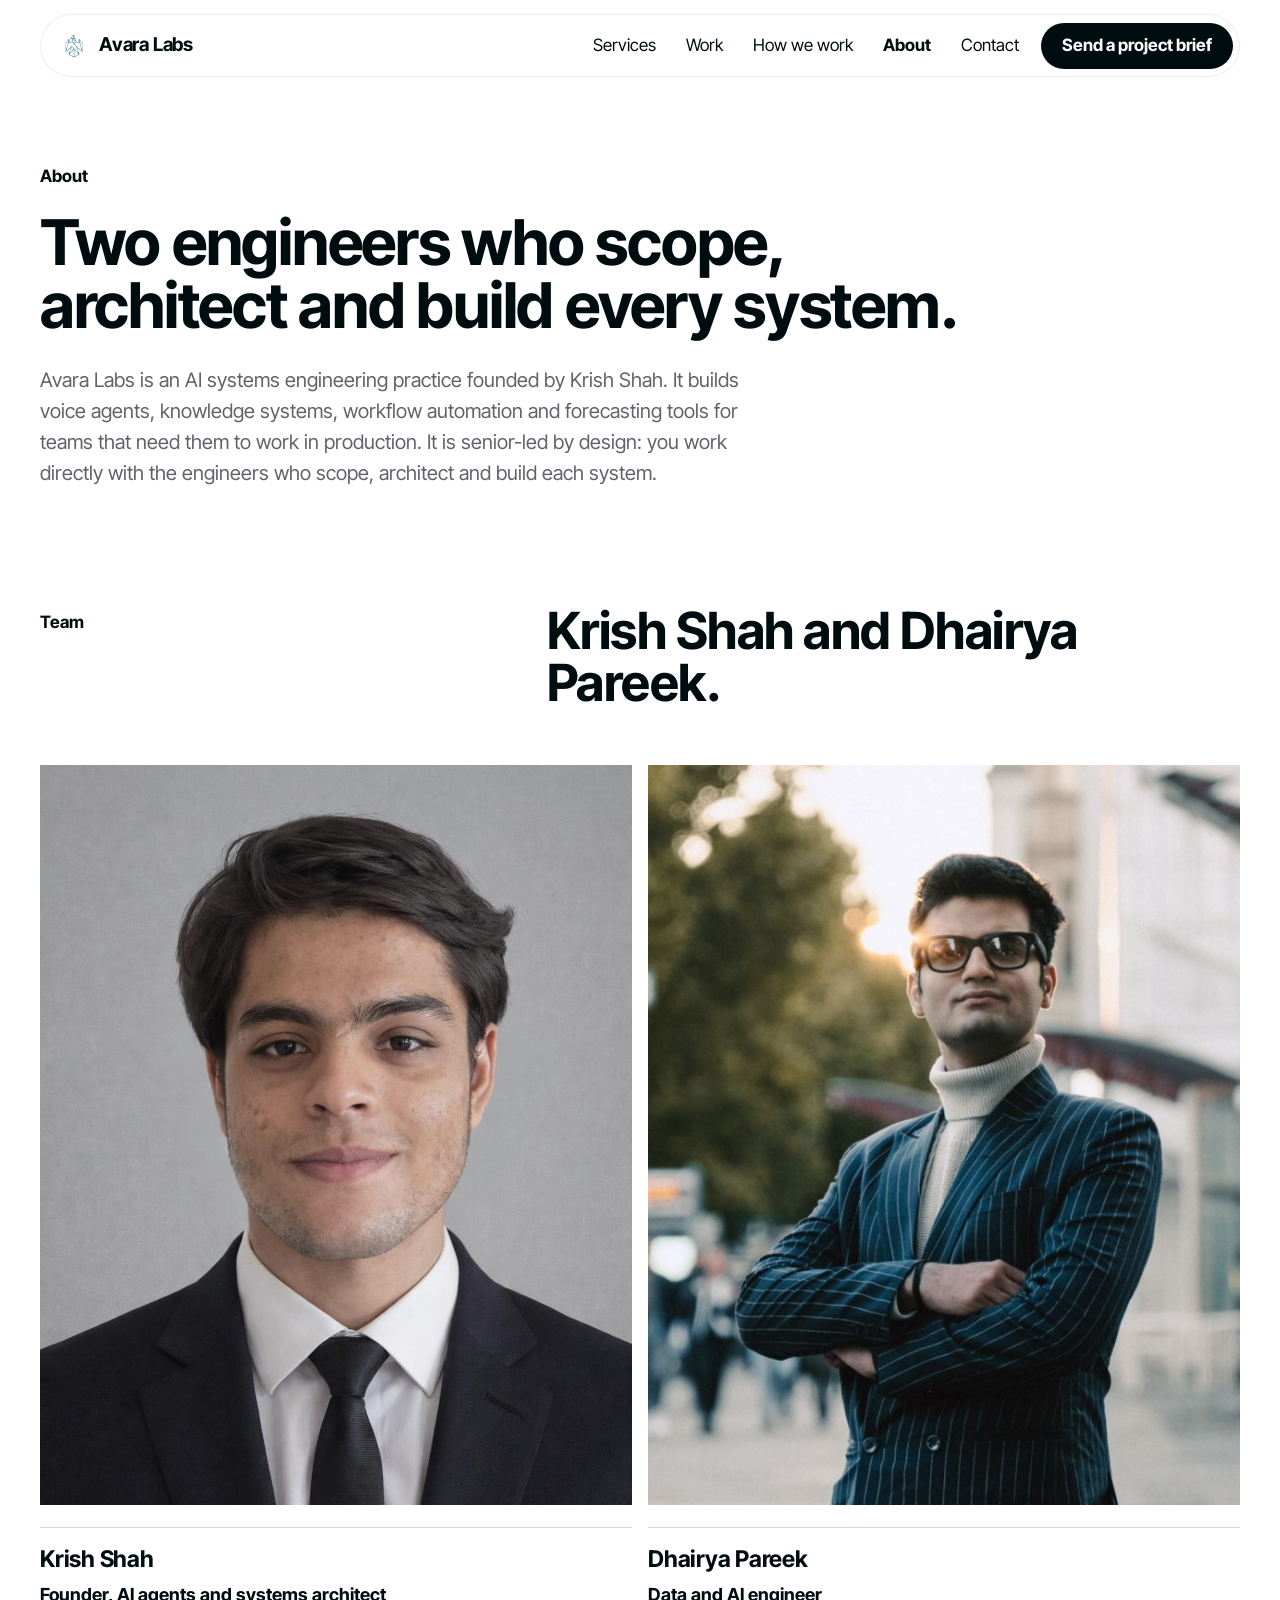
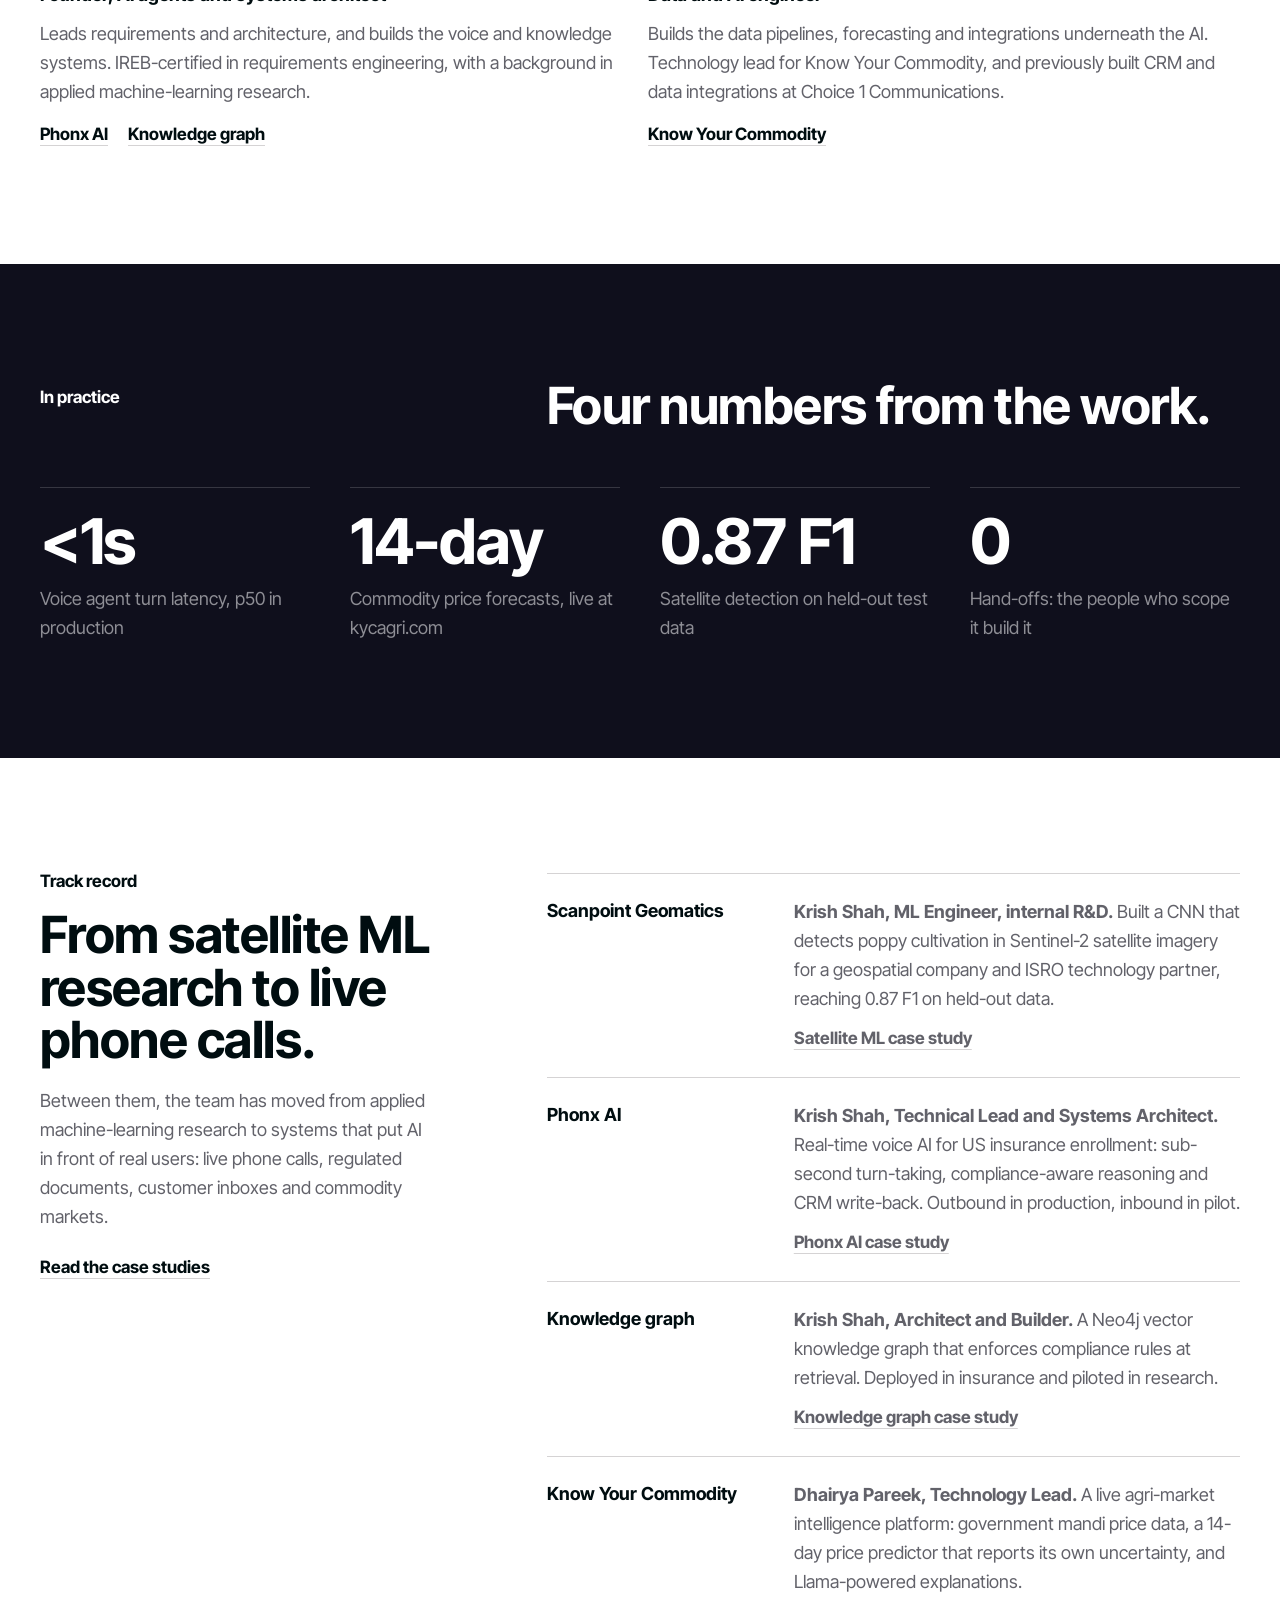
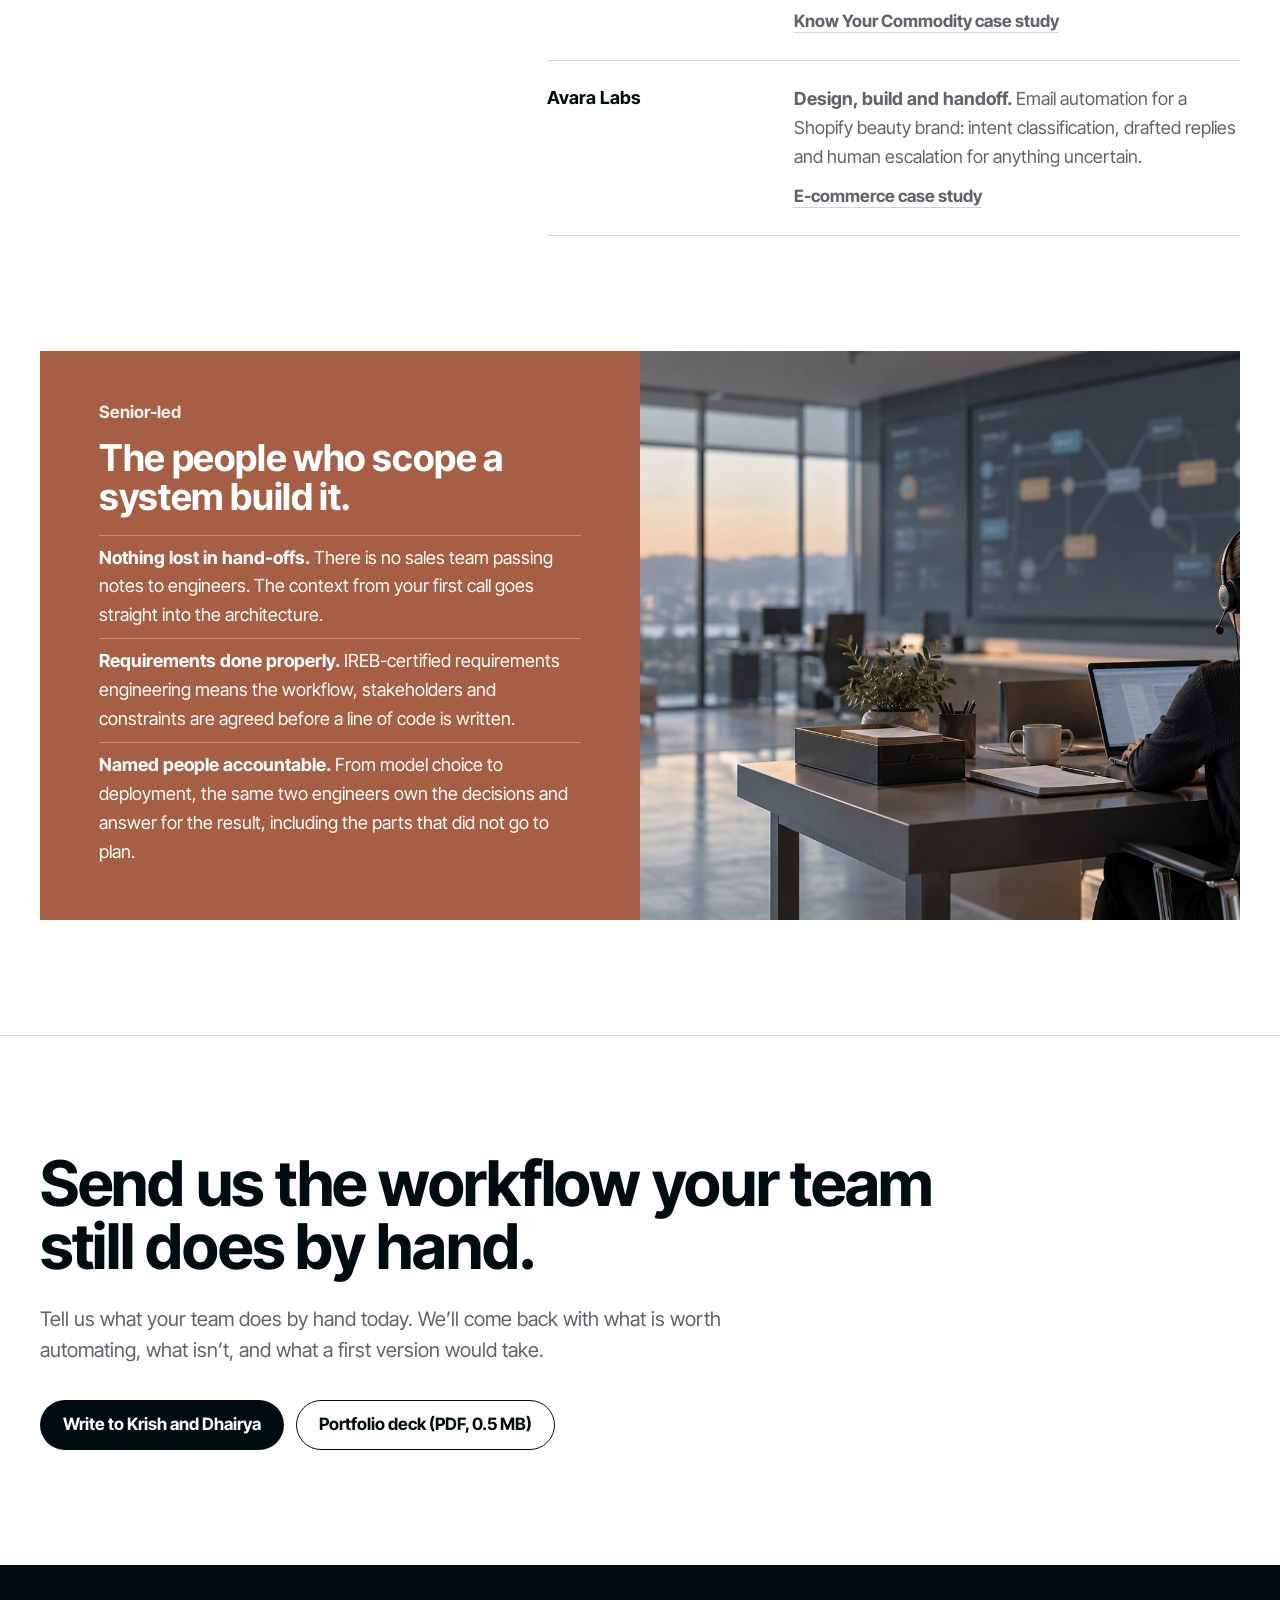
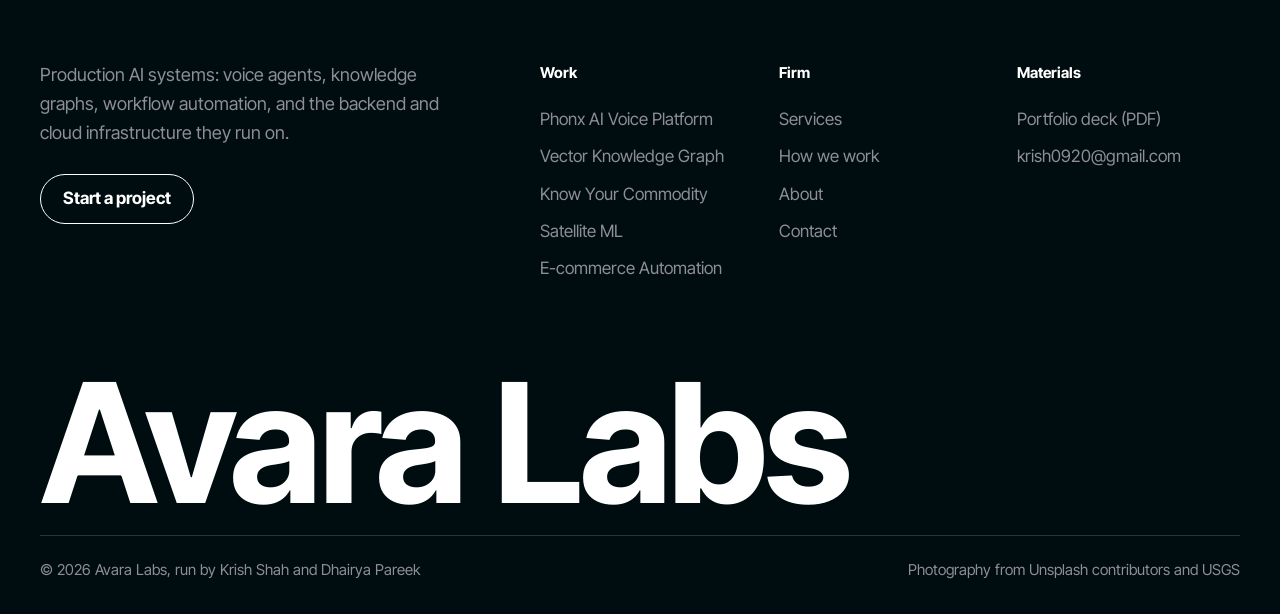
==== about.html @ a8c8c996 "Publish Avara Labs site (Hyer edition) Co-Authored-By: Claude Opus 5.5 <noreply@anthropic.com>" ====
<!DOCTYPE html>
<html lang="en">
<head>
  <meta charset="UTF-8">
  <meta name="viewport" content="width=device-width, initial-scale=1">
  <meta name="theme-color" content="#ffffff">
  <title>About — Avara Labs</title>
  <meta name="description" content="Avara Labs is Krish Shah and Dhairya Pareek: two engineers who scope, architect and build every system themselves.">
  <meta property="og:type" content="website">
  <meta property="og:site_name" content="Avara Labs">
  <meta property="og:title" content="About — Avara Labs">
  <meta property="og:description" content="Avara Labs is Krish Shah and Dhairya Pareek: two engineers who scope, architect and build every system themselves.">
  <meta property="og:image" content="assets/og-image.png">
  <link rel="icon" type="image/png" href="assets/logos/avara-logo.png">
  <link rel="preconnect" href="https://fonts.googleapis.com">
  <link rel="preconnect" href="https://fonts.gstatic.com" crossorigin>
  <link href="https://fonts.googleapis.com/css2?family=Inter+Tight:wght@400;700&amp;display=swap" rel="stylesheet">
  <script>document.documentElement.classList.add('js');</script>
  <link rel="stylesheet" href="style.css">
</head>
<body>
<a class="skip" href="#main">Skip to content</a>
<header class="site-head">
  <div class="wrap">
    <nav class="nav" aria-label="Main">
      <a href="index.html" class="brand"><img src="assets/logos/avara-logo.png" alt="" width="30" height="30">Avara Labs</a>
      <ul class="nav-links">
        <li><a href="services.html">Services</a></li>
        <li><a href="projects.html">Work</a></li>
        <li><a href="approach.html">How we work</a></li>
        <li><a href="about.html" aria-current="page">About</a></li>
        <li><a href="contact.html">Contact</a></li>
      </ul>
      <a href="contact.html" class="btn btn-ink">Send a project brief</a>
      <button class="menu-btn" type="button" aria-label="Open menu" aria-expanded="false"><span></span><span></span></button>
    </nav>
  </div>
</header>
<main id="main">
  <section class="page-hero">
    <div class="wrap">
      <span class="caption">About</span>
      <h1>Two engineers who scope, architect and build every system.</h1>
      <p class="lead">Avara Labs is an AI systems engineering practice founded by Krish Shah. It builds voice agents, knowledge systems, workflow automation and forecasting tools for teams that need them to work in production. It is senior-led by design: you work directly with the engineers who scope, architect and build each system.</p>
    </div>
  </section>

  <section class="section" id="team">
    <div class="wrap">
      <div class="sec-head">
        <span class="caption">Team</span>
        <h2 class="h-lg">Krish Shah and Dhairya Pareek.</h2>
      </div>
      <div class="team">
        <article class="person">
          <img src="assets/krish-portrait.jpeg" alt="Portrait of Krish Shah" loading="lazy">
          <div class="card-text">
            <h3>Krish Shah</h3>
            <p class="role">Founder, AI agents and systems architect</p>
            <p>Leads requirements and architecture, and builds the voice and knowledge systems. IREB-certified in requirements engineering, with a background in applied machine-learning research.</p>
            <div class="actions-inline"><a class="link" href="project_phonx.html">Phonx AI</a><a class="link" href="project_vkg.html">Knowledge graph</a></div>
          </div>
        </article>
        <article class="person">
          <img src="assets/dhairya-portrait.jpg" alt="Portrait of Dhairya Pareek" loading="lazy">
          <div class="card-text">
            <h3>Dhairya Pareek</h3>
            <p class="role">Data and AI engineer</p>
            <p>Builds the data pipelines, forecasting and integrations underneath the AI. Technology lead for Know Your Commodity, and previously built CRM and data integrations at Choice 1 Communications.</p>
            <div class="actions-inline"><a class="link" href="project_kyc.html">Know Your Commodity</a></div>
          </div>
        </article>
      </div>
    </div>
  </section>

  <section class="band-dark" id="in-practice">
    <div class="wrap">
      <div class="sec-head">
        <span class="caption">In practice</span>
        <h2 class="h-lg">Four numbers from the work.</h2>
      </div>
      <dl class="numbers cols-4">
        <div class="number"><dt>&lt;1s</dt><dd>Voice agent turn latency, p50 in production</dd></div>
        <div class="number"><dt>14-day</dt><dd>Commodity price forecasts, live at kycagri.com</dd></div>
        <div class="number"><dt>0.87 F1</dt><dd>Satellite detection on held-out test data</dd></div>
        <div class="number"><dt>0</dt><dd>Hand-offs: the people who scope it build it</dd></div>
      </dl>
    </div>
  </section>

  <section class="section" id="track-record" style="padding-top:var(--section)">
    <div class="wrap split">
      <div class="split-label sticky">
        <span class="caption">Track record</span>
        <h2 class="h-lg">From satellite ML research to live phone calls.</h2>
        <p>Between them, the team has moved from applied machine-learning research to systems that put AI in front of real users: live phone calls, regulated documents, customer inboxes and commodity markets.</p>
        <a class="link" href="projects.html">Read the case studies</a>
      </div>
      <dl class="split-body rows">
        <div><dt>Scanpoint Geomatics</dt><dd><p><strong>Krish Shah, ML Engineer, internal R&amp;D.</strong> Built a CNN that detects poppy cultivation in Sentinel-2 satellite imagery for a geospatial company and ISRO technology partner, reaching 0.87 F1 on held-out data.</p><p><a class="link" href="project_satellite.html">Satellite ML case study</a></p></dd></div>
        <div><dt>Phonx AI</dt><dd><p><strong>Krish Shah, Technical Lead and Systems Architect.</strong> Real-time voice AI for US insurance enrollment: sub-second turn-taking, compliance-aware reasoning and CRM write-back. Outbound in production, inbound in pilot.</p><p><a class="link" href="project_phonx.html">Phonx AI case study</a></p></dd></div>
        <div><dt>Knowledge graph</dt><dd><p><strong>Krish Shah, Architect and Builder.</strong> A Neo4j vector knowledge graph that enforces compliance rules at retrieval. Deployed in insurance and piloted in research.</p><p><a class="link" href="project_vkg.html">Knowledge graph case study</a></p></dd></div>
        <div><dt>Know Your Commodity</dt><dd><p><strong>Dhairya Pareek, Technology Lead.</strong> A live agri-market intelligence platform: government mandi price data, a 14-day price predictor that reports its own uncertainty, and Llama-powered explanations.</p><p><a class="link" href="project_kyc.html">Know Your Commodity case study</a></p></dd></div>
        <div><dt>Avara Labs</dt><dd><p><strong>Design, build and handoff.</strong> Email automation for a Shopify beauty brand: intent classification, drafted replies and human escalation for anything uncertain.</p><p><a class="link" href="project_avara.html">E-commerce case study</a></p></dd></div>
      </dl>
    </div>
  </section>

  <section class="section" id="senior-led">
    <div class="wrap">
      <article class="clay">
        <div class="clay-body">
          <span class="caption">Senior-led</span>
          <h2>The people who scope a system build it.</h2>
          <ul>
            <li><strong>Nothing lost in hand-offs.</strong> There is no sales team passing notes to engineers. The context from your first call goes straight into the architecture.</li>
            <li><strong>Requirements done properly.</strong> IREB-certified requirements engineering means the workflow, stakeholders and constraints are agreed before a line of code is written.</li>
            <li><strong>Named people accountable.</strong> From model choice to deployment, the same two engineers own the decisions and answer for the result, including the parts that did not go to plan.</li>
          </ul>
        </div>
        <div class="clay-photo"><img src="img/hero-ai-ops.jpg" alt="An engineer on a call at a desk, with a system diagram on the wall screen" loading="lazy"></div>
      </article>
    </div>
  </section>

  <section class="cta">
    <div class="wrap">
      <h2 class="h-display">Send us the workflow your team still does by hand.</h2>
      <p class="lead">Tell us what your team does by hand today. We&rsquo;ll come back with what is worth automating, what isn&rsquo;t, and what a first version would take.</p>
      <div class="actions">
        <a href="contact.html" class="btn btn-ink">Write to Krish and Dhairya</a>
        <a href="assets/docs/krish_shah_combined_portfolio_with_logos.pdf" class="btn btn-ghost" target="_blank" rel="noopener">Portfolio deck (PDF, 0.5 MB)</a>
      </div>
    </div>
  </section>
</main>

<footer class="site-foot">
  <div class="wrap">
    <div class="foot-grid">
      <div>
        <p>Production AI systems: voice agents, knowledge graphs, workflow automation, and the backend and cloud infrastructure they run on.</p>
        <a href="contact.html" class="btn btn-ghost-light">Start a project</a>
      </div>
      <div class="foot-col">
        <h2>Work</h2>
        <a href="project_phonx.html">Phonx AI Voice Platform</a>
        <a href="project_vkg.html">Vector Knowledge Graph</a>
        <a href="project_kyc.html">Know Your Commodity</a>
        <a href="project_satellite.html">Satellite ML</a>
        <a href="project_avara.html">E-commerce Automation</a>
      </div>
      <div class="foot-col">
        <h2>Firm</h2>
        <a href="services.html">Services</a>
        <a href="approach.html">How we work</a>
        <a href="about.html">About</a>
        <a href="contact.html">Contact</a>
      </div>
      <div class="foot-col">
        <h2>Materials</h2>
        <a href="assets/docs/krish_shah_combined_portfolio_with_logos.pdf" target="_blank" rel="noopener">Portfolio deck (PDF)</a>
        <a href="mailto:krish0920@gmail.com">krish0920@gmail.com</a>
      </div>
    </div>
    <p class="foot-mark" aria-hidden="true">Avara Labs</p>
    <div class="foot-base">
      <p>&copy; 2026 Avara Labs, run by Krish Shah and Dhairya Pareek</p>
      <p>Photography from Unsplash contributors and USGS</p>
    </div>
  </div>
</footer>
<script src="script.js"></script>
</body>
</html>
---- style.css ----
/* Avara Labs — "Hyer" edition
   White canvas, deep-ink type at architectural scale, midnight bands,
   one clay card per page. Pills for actions, hard edges for everything else. */

:root {
  /* Colour */
  --ink: #000d10;
  --white: #ffffff;
  --ash: #8e8e95;          /* muted text on dark surfaces only */
  --ash-deep: #62626a;     /* muted text on white (6.0:1) */
  --pebble: #d5d3d4;
  --hull: #0f0f1c;
  --deck: #151623;
  --clay: #a65f44;
  --line-dark: rgba(255, 255, 255, 0.16);

  /* Type */
  --font: 'Inter Tight', 'Helvetica Neue', Helvetica, Arial, sans-serif;
  --t-hero: clamp(58px, 13vw, 187px);
  --t-xl: clamp(48px, 8vw, 112px);
  --t-display: clamp(40px, 5vw, 63px);
  --t-h-lg: clamp(32px, 4vw, 52px);
  --t-h: clamp(28px, 3vw, 37px);
  --t-sub: 23px;
  --t-nav: 17px;
  --t-body: 18px;
  --t-cap: 17px;

  /* Layout */
  --page: 1200px;
  --gutter: clamp(16px, 4vw, 40px);
  --section: clamp(80px, 9vw, 119px);
  --gap: 16px;
  --pill: 1000px;
}

*, *::before, *::after { box-sizing: border-box; }
html { -webkit-text-size-adjust: 100%; scroll-padding-top: 110px; }
body {
  margin: 0;
  background: var(--white);
  color: var(--ink);
  font-family: var(--font);
  font-size: var(--t-body);
  line-height: 1.61;
  -webkit-font-smoothing: antialiased;
  text-rendering: optimizeLegibility;
}
img, svg { display: block; max-width: 100%; }
a { color: inherit; }
h1, h2, h3, h4, p, ol, ul, dl, dd, figure { margin: 0; }
ol, ul { padding: 0; list-style: none; }
:focus-visible { outline: 2px solid var(--clay); outline-offset: 3px; }

.wrap { width: 100%; max-width: calc(var(--page) + var(--gutter) * 2); margin: 0 auto; padding: 0 var(--gutter); }
.section { padding: var(--section) 0; }
.section + .section:not(.band-dark):not(.band-ink) { padding-top: 0; }
.skip { position: absolute; left: -999px; top: 8px; z-index: 100; background: var(--ink); color: var(--white); padding: 10px 18px; border-radius: var(--pill); }
.skip:focus { left: 16px; }

/* ── Type roles ───────────────────────────── */
.caption { font-size: var(--t-cap); font-weight: 700; line-height: 1; letter-spacing: 0; }
.muted { color: var(--ash-deep); }
.h-display { font-size: var(--t-display); font-weight: 700; line-height: 1; letter-spacing: -0.02em; }
.h-lg { font-size: var(--t-h-lg); font-weight: 700; line-height: 1.02; letter-spacing: -0.01em; }
.h-md { font-size: var(--t-h); font-weight: 700; line-height: 1.05; letter-spacing: -0.01em; }
.h-sub { font-size: var(--t-sub); font-weight: 700; line-height: 1.2; letter-spacing: -0.01em; }
.lead { font-size: 20px; line-height: 1.55; color: var(--ash-deep); max-width: 36em; }
.prose p + p { margin-top: 1em; }
.prose p { color: var(--ash-deep); max-width: 40em; }
.prose strong { color: var(--ink); }

/* ── Buttons ──────────────────────────────── */
.actions { display: flex; flex-wrap: wrap; gap: 12px; }
.btn {
  display: inline-flex; align-items: center; justify-content: center;
  padding: 15px 22px 16px; border-radius: var(--pill);
  font: 700 var(--t-cap)/1 var(--font); text-decoration: none; white-space: nowrap;
  border: 1px solid transparent; cursor: pointer;
  transition: background-color .18s ease, color .18s ease, border-color .18s ease;
}
.btn-ink { background: var(--ink); color: var(--white); }
.btn-ink:hover { background: #1f2b2f; }
.btn-ghost { background: transparent; color: var(--ink); border-color: var(--ink); }
.btn-ghost:hover { background: var(--ink); color: var(--white); }
.btn-light { background: var(--white); color: var(--ink); }
.btn-light:hover { background: var(--pebble); }
.btn-ghost-light { background: transparent; color: var(--white); border-color: var(--white); }
.btn-ghost-light:hover { background: var(--white); color: var(--ink); }

.link {
  font-weight: 700; font-size: var(--t-cap); text-decoration: underline;
  text-decoration-thickness: 1px; text-underline-offset: 5px; text-decoration-color: var(--pebble);
  transition: text-decoration-color .18s ease;
}
.link:hover { text-decoration-color: currentColor; }

/* ── Nav ──────────────────────────────────── */
.site-head { position: fixed; top: 14px; left: 0; right: 0; z-index: 50; pointer-events: none; }
.nav {
  pointer-events: auto;
  display: flex; align-items: center; gap: 8px;
  background: var(--white); border-radius: var(--pill);
  padding: 6px 6px 6px 18px;
  border: 1px solid rgba(0, 13, 16, 0.08);
}
.brand { display: flex; align-items: center; gap: 10px; text-decoration: none; font-weight: 700; font-size: 19px; letter-spacing: -0.01em; margin-right: auto; }
.brand img { width: 30px; height: 30px; }
.nav-links { display: flex; gap: 2px; }
.nav-links a {
  display: block; padding: 11px 14px; border-radius: var(--pill);
  font-size: var(--t-nav); text-decoration: none; color: var(--ink);
  transition: background-color .18s ease;
}
.nav-links a:hover { background: #f1f1f1; }
.nav-links a[aria-current="page"] { font-weight: 700; }
.nav .btn { padding: 13px 20px 14px; }
.menu-btn {
  display: none; width: 46px; height: 46px; border-radius: 100%;
  background: var(--ink); border: 0; cursor: pointer; position: relative;
}
.menu-btn span { position: absolute; left: 14px; right: 14px; height: 2px; background: var(--white); transition: transform .2s ease, opacity .2s ease; }
.menu-btn span:nth-child(1) { top: 17px; }
.menu-btn span:nth-child(2) { top: 27px; }
.menu-btn[aria-expanded="true"] span:nth-child(1) { transform: translateY(5px) rotate(45deg); }
.menu-btn[aria-expanded="true"] span:nth-child(2) { transform: translateY(-5px) rotate(-45deg); }

@media (max-width: 1080px) {
  .nav-links, .nav .btn { display: none; }
  .menu-btn { display: block; }
  .nav { flex-wrap: wrap; padding: 6px 6px 6px 16px; border-radius: 28px; }
  .nav.open .nav-links {
    display: flex; flex-direction: column; gap: 0; width: 100%; order: 3;
    padding: 12px 4px 4px; border-top: 1px solid var(--pebble); margin-top: 6px;
  }
  .nav.open .nav-links a { font-size: 20px; padding: 13px 10px; }
  .nav.open .btn { display: flex; order: 4; width: 100%; margin: 6px 0 4px; }
}

/* ── Home hero ────────────────────────────── */
.hero { background: var(--white); padding-top: 128px; overflow: hidden; }
.wordmark {
  font-size: var(--t-hero); font-weight: 700; line-height: 0.8; letter-spacing: -0.02em;
  white-space: nowrap; overflow: hidden; padding-bottom: 0.06em;
}
.wordmark span { display: inline-block; }
.hero-foot { display: grid; grid-template-columns: repeat(12, minmax(0, 1fr)); gap: 24px var(--gap); align-items: end; margin-top: 56px; }
.hero h1 { grid-column: 1 / span 5; font-size: var(--t-display); font-weight: 700; line-height: 1; letter-spacing: -0.02em; }
.hero-copy { grid-column: 7 / span 6; }
.hero-intro { color: var(--ash-deep); margin-bottom: 26px; max-width: 34em; }
.hero-photo { display: block; width: 100%; height: clamp(300px, 52vw, 760px); object-fit: cover; object-position: 50% 45%; margin-top: 72px; }

@media (prefers-reduced-motion: no-preference) {
  .js .wordmark span { animation: rise .8s cubic-bezier(.2, .7, .1, 1) both; }
  .js .hero-foot > * { animation: fade .7s ease both; animation-delay: .35s; }
  .js .hero-foot > *:last-child { animation-delay: .47s; }
}
@keyframes rise { from { transform: translateY(105%); } to { transform: none; } }
@keyframes fade { from { opacity: 0; transform: translateY(12px); } to { opacity: 1; transform: none; } }

@media (max-width: 860px) {
  .hero { padding-top: 112px; }
  .hero h1, .hero-copy { grid-column: 1 / -1; }
  .hero-foot { margin-top: 36px; }
  .hero-photo { margin-top: 48px; height: 300px; object-position: 62% 50%; }
}

/* ── Numbers ──────────────────────────────── */
.numbers { display: grid; grid-template-columns: repeat(3, 1fr); gap: 40px; }
.number { border-top: 1px solid var(--ink); padding-top: 22px; }
.number dt { font-size: var(--t-display); font-weight: 700; line-height: 1; letter-spacing: -0.02em; }
.number dd { color: var(--ash-deep); margin-top: 12px; max-width: 16em; }
.numbers.cols-4 { grid-template-columns: repeat(4, 1fr); }
.band-dark .number { border-top-color: var(--line-dark); }
.band-dark .number dd { color: var(--ash); }
@media (max-width: 900px) { .numbers.cols-4 { grid-template-columns: repeat(2, 1fr); } }
@media (max-width: 700px) { .numbers, .numbers.cols-4 { grid-template-columns: 1fr; gap: 28px; } }

/* ── Section head: label left, heading right ─ */
.split { display: grid; grid-template-columns: repeat(12, minmax(0, 1fr)); gap: 0 var(--gap); }
.split-label { grid-column: 1 / span 4; }
.split-body { grid-column: 6 / span 7; }
.split-label .caption { display: block; margin-bottom: 18px; }
.split-label .h-lg, .split-label .h-md { max-width: 11em; }
.split-label p { color: var(--ash-deep); margin-top: 22px; max-width: 26em; }
.split-label .link { display: inline-block; margin-top: 22px; }
.sticky { position: sticky; top: 110px; align-self: start; }
.sec-head { display: grid; grid-template-columns: repeat(12, minmax(0, 1fr)); gap: 16px; align-items: end; margin-bottom: 56px; }
.sec-head .caption { grid-column: 1 / span 4; align-self: start; padding-top: 10px; }
.sec-head .h-lg, .sec-head .h-display { grid-column: 6 / span 7; }
.sec-head .link { grid-column: 6 / span 7; justify-self: start; }
@media (max-width: 900px) {
  .split-label, .split-body { grid-column: 1 / -1; }
  .split-body { margin-top: 40px; }
  .sticky { position: static; }
  .sec-head .caption, .sec-head .h-lg, .sec-head .h-display, .sec-head .link { grid-column: 1 / -1; }
  .sec-head { margin-bottom: 40px; }
}

/* ── Feature blocks: hairline, title, ash body ─ */
.features { display: grid; grid-template-columns: repeat(2, minmax(0, 1fr)); gap: 52px 56px; }
.features.cols-3 { grid-template-columns: repeat(3, minmax(0, 1fr)); }
.features.cols-1 { grid-template-columns: 1fr; gap: 40px; }
.feature { border-top: 1px solid var(--pebble); padding-top: 22px; }
.feature .n { display: block; font-size: var(--t-cap); font-weight: 700; color: var(--ash-deep); margin-bottom: 14px; }
.feature h3 { font-size: var(--t-sub); font-weight: 700; line-height: 1.2; letter-spacing: -0.01em; margin-bottom: 10px; }
.feature p { color: var(--ash-deep); }
.feature .meta { font-size: 15px; font-weight: 700; color: var(--ink); margin-top: 14px; }
.feature .link { display: inline-block; margin-top: 14px; }
a.feature { text-decoration: none; }
a.feature:hover h3 { text-decoration: underline; text-underline-offset: 5px; text-decoration-thickness: 1px; }
@media (max-width: 900px) { .features.cols-3 { grid-template-columns: repeat(2, minmax(0, 1fr)); } }
@media (max-width: 640px) { .features, .features.cols-3 { grid-template-columns: 1fr; gap: 36px; } }

/* ── Clay card: the single warm block per page ─ */
.clay { background: var(--clay); color: var(--white); display: grid; grid-template-columns: minmax(0, 1fr) minmax(0, 1fr); }
.clay-body { padding: 53px 59px; display: flex; flex-direction: column; gap: 18px; }
.clay-body .caption { opacity: .9; }
.clay-body h2, .clay-body h3 { font-size: var(--t-h); font-weight: 700; line-height: 1.05; letter-spacing: -0.01em; }
.clay-body p { color: var(--white); }
.clay-body .actions { margin-top: auto; padding-top: 12px; }
.clay-body ul { display: grid; gap: 8px; }
.clay-body li { border-top: 1px solid rgba(255,255,255,.3); padding-top: 8px; }
.clay-photo { position: relative; min-height: 420px; }
.clay-photo img { position: absolute; inset: 0; width: 100%; height: 100%; object-fit: cover; }
.clay.solo { grid-template-columns: 1fr; }
.clay.solo .clay-body { padding: 40px 44px; }
@media (max-width: 800px) {
  .clay { grid-template-columns: 1fr; }
  .clay-body { padding: 36px 26px; }
  .clay-photo { min-height: 320px; }
  .clay.solo .clay-body { padding: 32px 24px; }
}

/* ── Photo cards ──────────────────────────── */
.cards { display: grid; grid-template-columns: repeat(2, minmax(0, 1fr)); gap: 56px var(--gap); margin-top: var(--gap); }
.card { text-decoration: none; display: flex; flex-direction: column; }
.card-photo { aspect-ratio: 4 / 3; overflow: hidden; background: #eee; }
.card-photo img { width: 100%; height: 100%; object-fit: cover; transition: transform .6s cubic-bezier(.2,.7,.1,1); }
.card:hover .card-photo img { transform: scale(1.03); }
.card-text { border-top: 1px solid var(--pebble); margin-top: 22px; padding-top: 18px; }
.card-text .caption { color: var(--ash-deep); display: block; margin-bottom: 12px; font-size: 15px; }
.card-text h3 { font-size: var(--t-sub); font-weight: 700; line-height: 1.2; letter-spacing: -0.01em; margin-bottom: 8px; }
.card-text p { color: var(--ash-deep); }
.card:hover h3 { text-decoration: underline; text-underline-offset: 5px; text-decoration-thickness: 1px; }
.chips { display: flex; flex-wrap: wrap; gap: 8px; margin-top: 16px; }
.chips span { font-size: 15px; font-weight: 700; padding: 7px 14px 8px; border: 1px solid var(--pebble); border-radius: var(--pill); line-height: 1; }
@media (max-width: 700px) { .cards { grid-template-columns: 1fr; gap: 44px; } }

/* ── Dark bands ───────────────────────────── */
.band-dark { background: var(--hull); color: var(--white); padding: var(--section) 0; }
.band-ink { background: var(--ink); color: var(--white); }
.band-dark .muted, .band-dark .feature p, .band-dark .split-label p { color: var(--ash); }
.band-dark .feature { border-top-color: var(--line-dark); }
.band-dark .feature .n { color: var(--ash); }
.band-dark .link { text-decoration-color: rgba(255,255,255,.35); }
.band-photo { display: grid; grid-template-columns: repeat(12, minmax(0, 1fr)); gap: var(--gap); align-items: stretch; }
.band-photo .photo { grid-column: 1 / span 5; position: relative; min-height: 520px; }
.band-photo .photo img { position: absolute; inset: 0; width: 100%; height: 100%; object-fit: cover; }
.band-photo .content { grid-column: 7 / span 6; }
.band-photo .content .h-lg { margin-bottom: 22px; }
.band-photo .content > p { color: var(--ash); margin-bottom: 44px; max-width: 32em; }
@media (max-width: 900px) {
  .band-photo .photo, .band-photo .content { grid-column: 1 / -1; }
  .band-photo .photo { min-height: 300px; margin-bottom: 40px; }
}

/* ── Sub-page hero ────────────────────────── */
.page-hero { padding: 168px 0 var(--section); }
.page-hero .caption { display: block; margin-bottom: 26px; }
.page-hero h1 { font-size: var(--t-display); font-weight: 700; line-height: 1; letter-spacing: -0.02em; max-width: 15em; }
.page-hero .lead { margin-top: 28px; }
.page-hero .actions { margin-top: 32px; }
.page-hero + .section { padding-top: 0; }
.page-photo { width: 100%; height: clamp(280px, 46vw, 620px); object-fit: cover; }
@media (max-width: 700px) { .page-hero { padding-top: 128px; } }

/* ── Rows (definitions, steps, FAQ) ───────── */
.rows > * { border-top: 1px solid var(--pebble); padding: 24px 0; display: grid; grid-template-columns: minmax(0, 4fr) minmax(0, 8fr); gap: 8px 24px; }
.rows > *:last-child { border-bottom: 1px solid var(--pebble); }
.rows dt, .rows .row-k { font-weight: 700; font-size: var(--t-body); line-height: 1.4; }
.rows dd p { color: var(--ash-deep); }
.rows dd p + p { margin-top: 10px; }
.rows .tools { font-size: 15px; font-weight: 700; color: var(--ink); }
.band-dark .rows > * { border-color: var(--line-dark); }
.band-dark .rows dd p { color: var(--ash); }
.band-dark .rows .tools { color: var(--white); }
@media (max-width: 640px) { .rows > * { grid-template-columns: 1fr; } }

.faq details { border-top: 1px solid var(--pebble); }
.faq details:last-child { border-bottom: 1px solid var(--pebble); }
.faq summary { list-style: none; cursor: pointer; display: flex; justify-content: space-between; gap: 24px; padding: 22px 0; font-size: 20px; font-weight: 700; line-height: 1.3; }
.faq summary::-webkit-details-marker { display: none; }
.faq summary::after { content: "+"; font-weight: 400; font-size: 28px; line-height: .9; transition: transform .2s ease; flex: none; }
.faq details[open] summary::after { transform: rotate(45deg); }
.faq details p { color: var(--ash-deep); padding: 0 48px 24px 0; }

/* ── Team ─────────────────────────────────── */
.team { display: grid; grid-template-columns: repeat(2, minmax(0, 1fr)); gap: 56px var(--gap); }
.person img { width: 100%; aspect-ratio: 4 / 5; object-fit: cover; object-position: 50% 20%; }
.person .card-text p.role { color: var(--ink); font-weight: 700; margin-bottom: 10px; }
.person .actions-inline { display: flex; gap: 20px; margin-top: 14px; flex-wrap: wrap; }
@media (max-width: 700px) { .team { grid-template-columns: 1fr; } }

/* ── Case study ───────────────────────────── */
.cs-hero { padding: 168px 0 56px; }
.cs-hero .back { display: inline-block; margin-bottom: 40px; }
.cs-hero .caption { display: block; margin-bottom: 22px; color: var(--ash-deep); }
.cs-title { font-size: var(--t-xl); font-weight: 700; line-height: 0.92; letter-spacing: -0.025em; max-width: 12em; }
.cs-lede { font-size: 23px; line-height: 1.45; max-width: 34em; margin-top: 30px; color: var(--ash-deep); }
.facts { display: grid; grid-template-columns: repeat(4, minmax(0, 1fr)); gap: 24px var(--gap); margin-top: 56px; }
.facts div { border-top: 1px solid var(--ink); padding-top: 16px; }
.facts dt { font-size: 15px; font-weight: 700; color: var(--ash-deep); margin-bottom: 6px; }
.facts dd { font-size: 17px; line-height: 1.45; }
.facts img { height: 22px; width: auto; display: inline-block; vertical-align: -5px; margin-right: 6px; }
@media (max-width: 860px) { .facts { grid-template-columns: repeat(2, minmax(0, 1fr)); } }
@media (max-width: 520px) { .facts { grid-template-columns: 1fr; } }

.cs { padding: 80px 0 0; }
.cs .split-label .caption { color: var(--ash-deep); }
.cs .split-body > * + * { margin-top: 32px; }
.cs .split-body > .prose + .prose { margin-top: 20px; }
.cs .h-md { max-width: 13em; }
.cs-note { color: var(--ink); font-weight: 700; max-width: 36em; }

.figure { margin-top: 24px; }
.figure-cap { display: flex; justify-content: space-between; gap: 16px; border-top: 1px solid var(--ink); padding: 14px 0 22px; }
.figure-body { overflow-x: auto; background: #f6f6f6; padding: 32px 28px; }
.figure-body svg { width: 100%; min-width: 680px; height: auto; }
.figure-body text { font-family: var(--font); }
.figure .chips { margin-top: 14px; }
.scroll-note { display: none; font-size: 15px; color: var(--ash-deep); margin-top: 10px; }
@media (max-width: 760px) { .scroll-note { display: block; } }

.d-box  { fill: #fff; stroke: var(--pebble); stroke-width: 1; }
.d-key  { fill: #fff; stroke: var(--ink); stroke-width: 1.6; }
.d-soft { fill: #ececec; stroke: none; }
.d-loop { fill: none; stroke: var(--ash); stroke-width: 1.2; stroke-dasharray: 2 4; }
.d-t1 { fill: var(--ink); }
.d-t2, .d-t3 { fill: var(--ash-deep); }
.d-ta { fill: var(--ink); }
.d-arrow  { fill: none; stroke: var(--ink); stroke-width: 1.25; }
.d-dashed { fill: none; stroke: var(--ash); stroke-width: 1.25; stroke-dasharray: 6 3; }

.stack > div { border-top: 1px solid var(--pebble); padding: 18px 0; display: grid; grid-template-columns: minmax(0, 4fr) minmax(0, 8fr); gap: 10px 24px; align-items: baseline; }
.stack > div:last-child { border-bottom: 1px solid var(--pebble); }
.stack dt { font-weight: 700; }
.stack dd { display: flex; flex-wrap: wrap; gap: 8px; }
.stack dd span { font-size: 15px; font-weight: 700; padding: 7px 14px 8px; border: 1px solid var(--pebble); border-radius: var(--pill); line-height: 1; }
@media (max-width: 640px) { .stack > div { grid-template-columns: 1fr; } }

.metrics { display: grid; grid-template-columns: repeat(3, minmax(0, 1fr)); gap: 32px var(--gap); }
.metric { border-top: 1px solid var(--ink); padding-top: 18px; }
.metric strong { display: block; font-size: var(--t-display); line-height: 1; letter-spacing: -0.02em; }
.metric span { display: block; font-weight: 700; margin: 12px 0 8px; }
.metric p { color: var(--ash-deep); font-size: 17px; }
@media (max-width: 760px) { .metrics { grid-template-columns: 1fr; } }

.status { display: inline-block; margin-top: 14px; font-size: 15px; font-weight: 700; padding: 7px 14px 8px; border-radius: var(--pill); background: var(--ink); color: var(--white); line-height: 1; }
.status.pilot { background: transparent; color: var(--ink); border: 1px solid var(--ink); }

.cs-end { padding-top: 0; padding-bottom: 56px; }
.cs-next { display: grid; grid-template-columns: minmax(0, 1fr) auto; gap: 24px; align-items: end; }
.cs-next .h-lg { max-width: 14em; }
@media (max-width: 760px) { .cs-next { grid-template-columns: 1fr; } }

/* ── Contact ──────────────────────────────── */
.form { display: grid; gap: 28px; }
.form-row { display: grid; grid-template-columns: 1fr 1fr; gap: 28px var(--gap); }
.form label { display: block; font-size: 15px; font-weight: 700; margin-bottom: 4px; }
.form .hint { color: var(--ash-deep); font-weight: 400; }
.form input, .form select, .form textarea {
  width: 100%; font: 400 var(--t-body)/1.5 var(--font); color: var(--ink);
  background: transparent; border: 0; border-bottom: 1px solid var(--ink); border-radius: 0;
  padding: 10px 0 12px; appearance: none;
}
.form select {
  background-image: url("data:image/svg+xml,%3Csvg xmlns='http://www.w3.org/2000/svg' width='12' height='8' viewBox='0 0 12 8'%3E%3Cpath d='M1 1.5l5 5 5-5' fill='none' stroke='%23000d10' stroke-width='1.6'/%3E%3C/svg%3E");
  background-repeat: no-repeat; background-position: right 2px center; padding-right: 24px;
}
.form textarea { min-height: 150px; resize: vertical; }
.form input::placeholder, .form textarea::placeholder { color: #8a8a91; }
.form input:focus, .form select:focus, .form textarea:focus { outline: none; border-bottom: 2px solid var(--clay); padding-bottom: 11px; }
.form .btn { justify-self: start; }
.form-note { color: var(--ash-deep); font-size: 16px; }
.hp { position: absolute; left: -9999px; width: 1px; height: 1px; overflow: hidden; }
.contact-form { grid-column: 1 / span 6; }
.contact-aside { grid-column: 8 / span 5; }
@media (max-width: 900px) {
  .contact-form, .contact-aside { grid-column: 1 / -1; }
  .contact-aside { margin-top: 64px; }
}
@media (max-width: 640px) { .form-row { grid-template-columns: 1fr; } }

/* ── CTA ──────────────────────────────────── */
.cta { padding: var(--section) 0; border-top: 1px solid var(--pebble); }
.cta .h-display { max-width: 15em; }
.cta .lead { margin-top: 26px; }
.cta .actions { margin-top: 34px; }

/* ── Footer ───────────────────────────────── */
.site-foot { background: var(--ink); color: var(--white); padding: 96px 0 32px; overflow: hidden; }
.foot-grid { display: grid; grid-template-columns: minmax(0, 5fr) repeat(3, minmax(0, 2.3fr)); gap: 40px var(--gap); }
.foot-grid > div:first-child p { color: var(--ash); max-width: 24em; }
.foot-grid > div:first-child .btn { margin-top: 26px; }
.foot-col h2 { font-size: 15px; font-weight: 700; color: var(--white); margin-bottom: 16px; }
.foot-col a { display: block; color: var(--ash); text-decoration: none; font-size: 17px; padding: 5px 0; transition: color .18s ease; }
.foot-col a:hover { color: var(--white); }
.foot-mark { font-size: var(--t-hero); font-weight: 700; line-height: .8; letter-spacing: -0.02em; margin: 88px 0 26px; white-space: nowrap; }
.foot-base { display: flex; justify-content: space-between; gap: 16px; flex-wrap: wrap; border-top: 1px solid var(--line-dark); padding-top: 22px; color: var(--ash); font-size: 15px; }
@media (max-width: 900px) { .foot-grid { grid-template-columns: 1fr 1fr; } .foot-grid > div:first-child { grid-column: 1 / -1; } }
@media (max-width: 480px) { .foot-grid { grid-template-columns: 1fr; } }
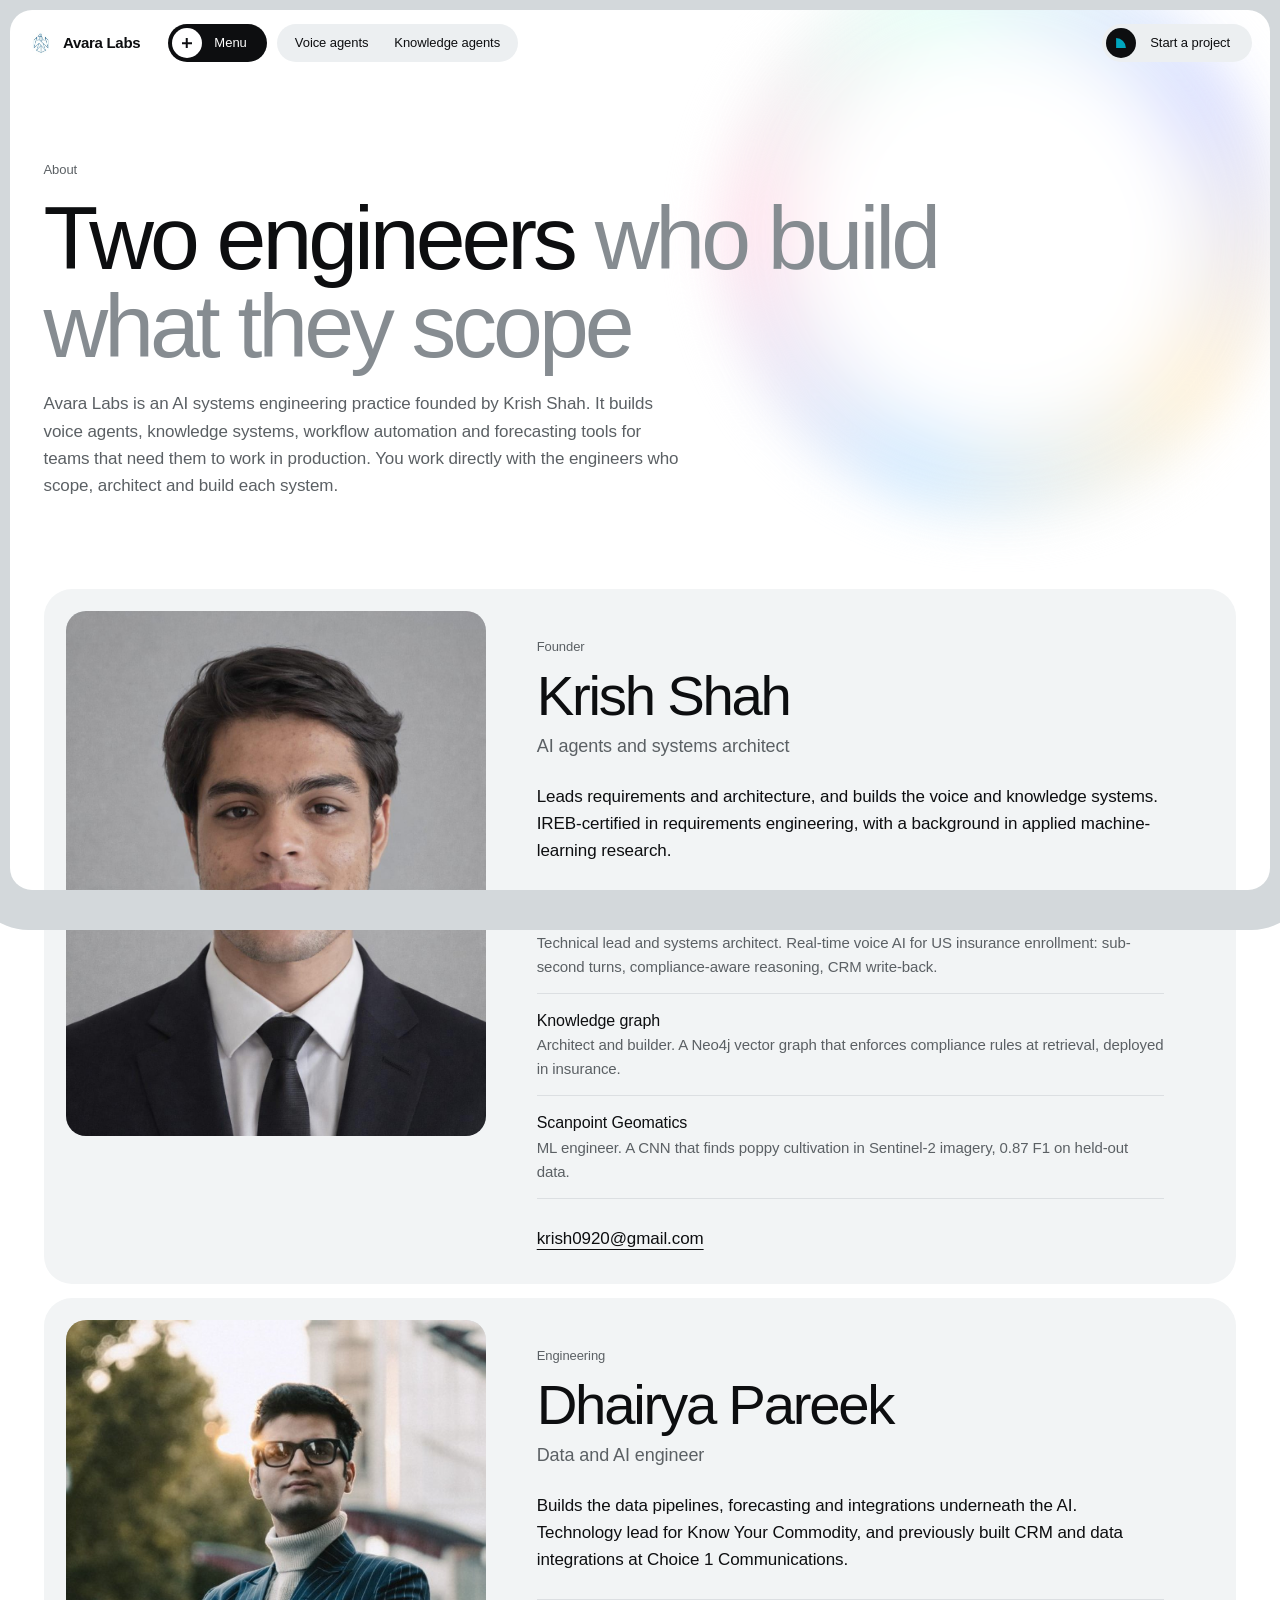
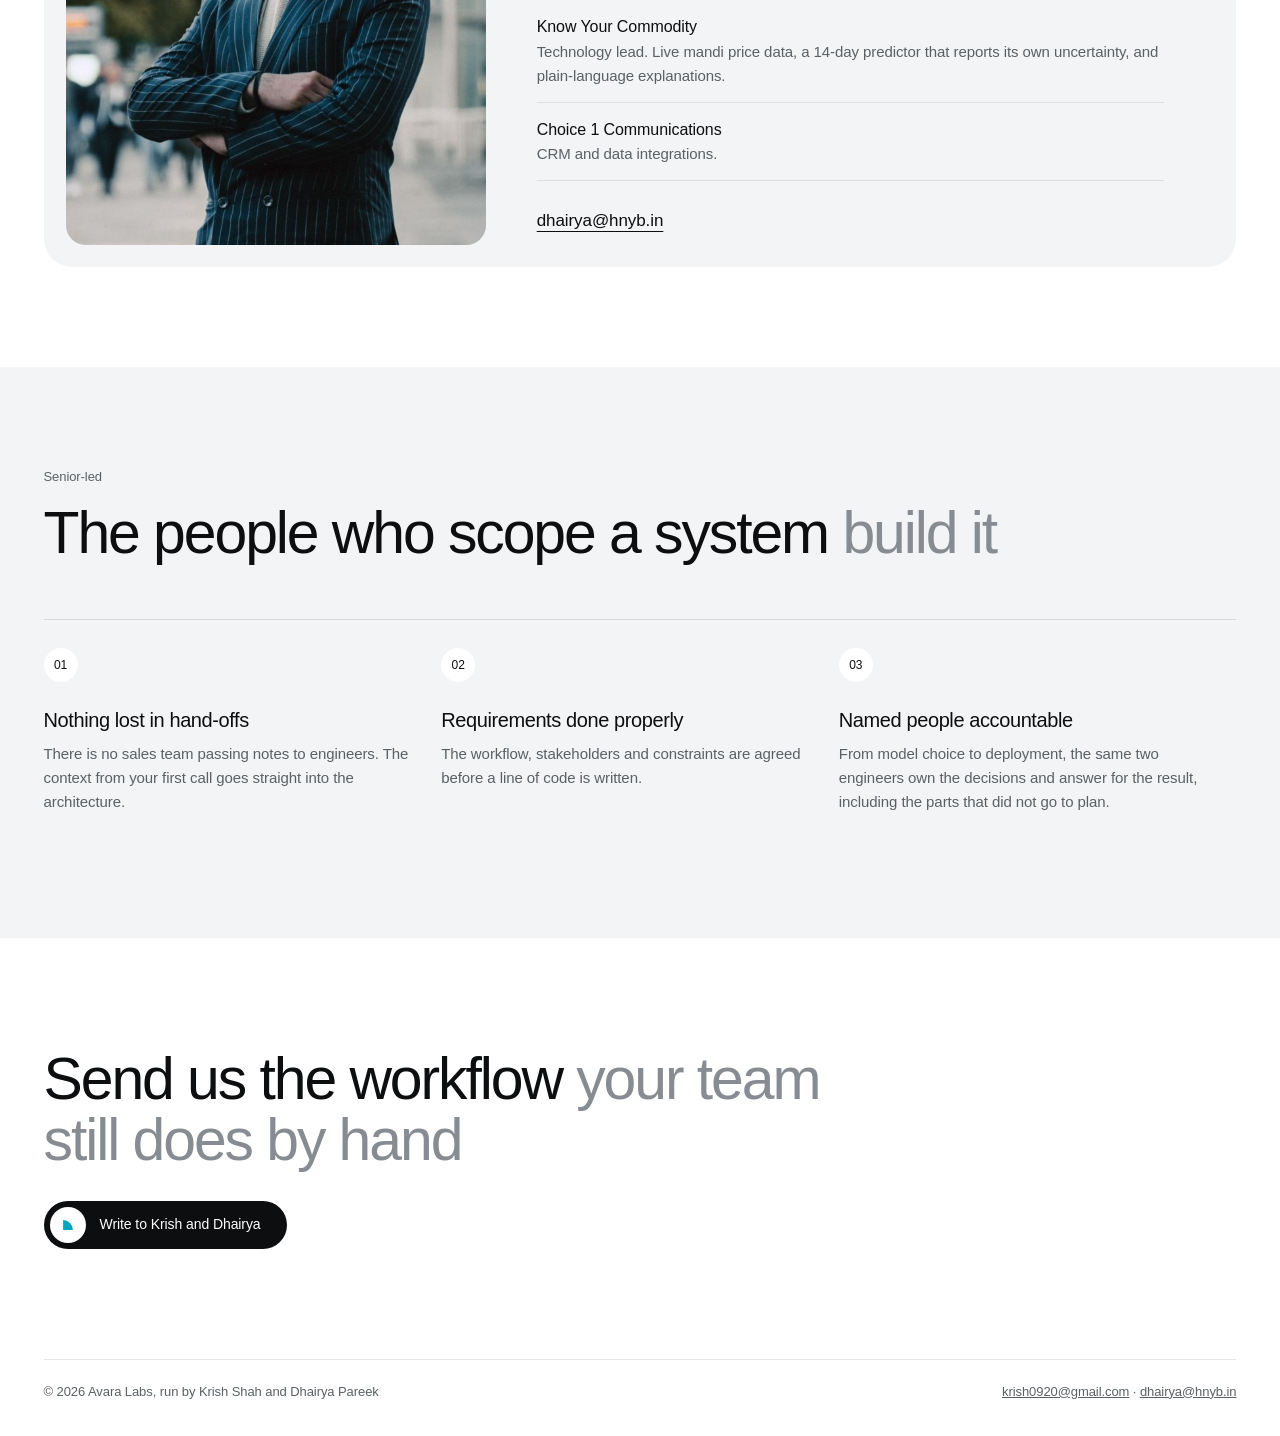
==== commit 581d2d63: "Publish Avara Labs site (Fusion edition) at root, move Hyer edition to /hyer/ Co-Authored-By: Claude" ====
--- a/about.html
+++ b/about.html
@@ -3,174 +3,117 @@
 <head>
   <meta charset="UTF-8">
   <meta name="viewport" content="width=device-width, initial-scale=1">
-  <meta name="theme-color" content="#ffffff">
-  <title>About — Avara Labs</title>
-  <meta name="description" content="Avara Labs is Krish Shah and Dhairya Pareek: two engineers who scope, architect and build every system themselves.">
-  <meta property="og:type" content="website">
-  <meta property="og:site_name" content="Avara Labs">
-  <meta property="og:title" content="About — Avara Labs">
-  <meta property="og:description" content="Avara Labs is Krish Shah and Dhairya Pareek: two engineers who scope, architect and build every system themselves.">
-  <meta property="og:image" content="assets/og-image.png">
-  <link rel="icon" type="image/png" href="assets/logos/avara-logo.png">
-  <link rel="preconnect" href="https://fonts.googleapis.com">
-  <link rel="preconnect" href="https://fonts.gstatic.com" crossorigin>
-  <link href="https://fonts.googleapis.com/css2?family=Inter+Tight:wght@400;700&amp;display=swap" rel="stylesheet">
-  <script>document.documentElement.classList.add('js');</script>
+  <title>About | Avara Labs</title>
+  <meta name="description" content="Krish Shah and Dhairya Pareek, the two engineers who scope, architect and build every Avara Labs system.">
+  <link rel="icon" type="image/png" href="assets/avara-logo.png">
+  <link rel="preconnect" href="https://api.fontshare.com" crossorigin>
+  <link href="https://api.fontshare.com/v2/css?f[]=switzer@400,500,600&amp;display=swap" rel="stylesheet">
   <link rel="stylesheet" href="style.css">
 </head>
-<body>
+<body class="page-about">
 <a class="skip" href="#main">Skip to content</a>
-<header class="site-head">
-  <div class="wrap">
-    <nav class="nav" aria-label="Main">
-      <a href="index.html" class="brand"><img src="assets/logos/avara-logo.png" alt="" width="30" height="30">Avara Labs</a>
-      <ul class="nav-links">
-        <li><a href="services.html">Services</a></li>
-        <li><a href="projects.html">Work</a></li>
-        <li><a href="approach.html">How we work</a></li>
-        <li><a href="about.html" aria-current="page">About</a></li>
-        <li><a href="contact.html">Contact</a></li>
-      </ul>
-      <a href="contact.html" class="btn btn-ink">Send a project brief</a>
-      <button class="menu-btn" type="button" aria-label="Open menu" aria-expanded="false"><span></span><span></span></button>
-    </nav>
+
+<header class="hdr" id="hdr">
+  <a class="brand" href="index.html" aria-label="Avara Labs, home">
+    <img src="assets/avara-logo.png" alt="" width="26" height="26"><span>Avara Labs</span>
+  </a>
+  <button class="menu-pill" id="menu-btn" aria-expanded="false" aria-controls="menu"><span class="dot" aria-hidden="true"><i></i><i></i></span>Menu</button>
+  <nav class="tag-pill" aria-label="Systems">
+    <a href="index.html#systems">Voice agents</a>
+    <a href="index.html#systems">Knowledge agents</a>
+  </nav>
+  <a class="cta-pill" href="index.html#contact">
+    <span class="cta-ico" aria-hidden="true"><svg viewBox="0 0 20 20" width="14" height="14"><path d="M3 17V3a14 14 0 0 1 14 14z" fill="currentColor"/></svg></span>
+    Start a project
+  </a>
+</header>
+
+<div class="menu" id="menu" hidden>
+  <nav aria-label="Main">
+    <a href="index.html"><small>01</small>Home</a>
+    <a href="index.html#systems"><small>02</small>Systems</a>
+    <a href="index.html#work"><small>03</small>Work</a>
+    <a href="index.html#process"><small>04</small>Process</a>
+    <a href="about.html" aria-current="page"><small>05</small>About</a>
+    <a href="index.html#faq"><small>06</small>Questions</a>
+    <a href="index.html#contact"><small>07</small>Contact</a>
+  </nav>
+  <div class="menu-side">
+    <p>Krish Shah and Dhairya Pareek scope, architect and build every system.</p>
+    <a href="mailto:krish0920@gmail.com">krish0920@gmail.com</a>
+    <a href="mailto:dhairya@hnyb.in">dhairya@hnyb.in</a>
+    <a href="assets/krish_shah_combined_portfolio_with_logos.pdf" target="_blank" rel="noopener">Portfolio deck (PDF, 0.5 MB)</a>
   </div>
-</header>
+</div>
+
 <main id="main">
-  <section class="page-hero">
-    <div class="wrap">
-      <span class="caption">About</span>
-      <h1>Two engineers who scope, architect and build every system.</h1>
-      <p class="lead">Avara Labs is an AI systems engineering practice founded by Krish Shah. It builds voice agents, knowledge systems, workflow automation and forecasting tools for teams that need them to work in production. It is senior-led by design: you work directly with the engineers who scope, architect and build each system.</p>
+  <section class="about-hero">
+    <div class="orb" aria-hidden="true"></div>
+    <div class="sec-head">
+      <p class="kicker">About</p>
+      <h1>Two engineers <em>who build what they scope</em></h1>
+      <p class="sec-sub">Avara Labs is an AI systems engineering practice founded by Krish Shah. It builds voice agents, knowledge systems, workflow automation and forecasting tools for teams that need them to work in production. You work directly with the engineers who scope, architect and build each system.</p>
     </div>
   </section>
 
-  <section class="section" id="team">
-    <div class="wrap">
-      <div class="sec-head">
-        <span class="caption">Team</span>
-        <h2 class="h-lg">Krish Shah and Dhairya Pareek.</h2>
+  <section class="people" aria-label="Team">
+    <article class="person">
+      <div class="person-pic"><img src="assets/krish-portrait.jpeg" alt="Portrait of Krish Shah" width="1024" height="1536"></div>
+      <div class="person-body">
+        <p class="kicker">Founder</p>
+        <h2>Krish Shah</h2>
+        <p class="person-role">AI agents and systems architect</p>
+        <p>Leads requirements and architecture, and builds the voice and knowledge systems. IREB-certified in requirements engineering, with a background in applied machine-learning research.</p>
+        <ul class="worked">
+          <li><b>Phonx AI</b> Technical lead and systems architect. Real-time voice AI for US insurance enrollment: sub-second turns, compliance-aware reasoning, CRM write-back.</li>
+          <li><b>Knowledge graph</b> Architect and builder. A Neo4j vector graph that enforces compliance rules at retrieval, deployed in insurance.</li>
+          <li><b>Scanpoint Geomatics</b> ML engineer. A CNN that finds poppy cultivation in Sentinel-2 imagery, 0.87 F1 on held-out data.</li>
+        </ul>
+        <a class="person-mail" href="mailto:krish0920@gmail.com">krish0920@gmail.com</a>
       </div>
-      <div class="team">
-        <article class="person">
-          <img src="assets/krish-portrait.jpeg" alt="Portrait of Krish Shah" loading="lazy">
-          <div class="card-text">
-            <h3>Krish Shah</h3>
-            <p class="role">Founder, AI agents and systems architect</p>
-            <p>Leads requirements and architecture, and builds the voice and knowledge systems. IREB-certified in requirements engineering, with a background in applied machine-learning research.</p>
-            <div class="actions-inline"><a class="link" href="project_phonx.html">Phonx AI</a><a class="link" href="project_vkg.html">Knowledge graph</a></div>
-          </div>
-        </article>
-        <article class="person">
-          <img src="assets/dhairya-portrait.jpg" alt="Portrait of Dhairya Pareek" loading="lazy">
-          <div class="card-text">
-            <h3>Dhairya Pareek</h3>
-            <p class="role">Data and AI engineer</p>
-            <p>Builds the data pipelines, forecasting and integrations underneath the AI. Technology lead for Know Your Commodity, and previously built CRM and data integrations at Choice 1 Communications.</p>
-            <div class="actions-inline"><a class="link" href="project_kyc.html">Know Your Commodity</a></div>
-          </div>
-        </article>
+    </article>
+
+    <article class="person">
+      <div class="person-pic"><img src="assets/dhairya-portrait.jpg" alt="Portrait of Dhairya Pareek" width="800" height="800"></div>
+      <div class="person-body">
+        <p class="kicker">Engineering</p>
+        <h2>Dhairya Pareek</h2>
+        <p class="person-role">Data and AI engineer</p>
+        <p>Builds the data pipelines, forecasting and integrations underneath the AI. Technology lead for Know Your Commodity, and previously built CRM and data integrations at Choice 1 Communications.</p>
+        <ul class="worked">
+          <li><b>Know Your Commodity</b> Technology lead. Live mandi price data, a 14-day predictor that reports its own uncertainty, and plain-language explanations.</li>
+          <li><b>Choice 1 Communications</b> CRM and data integrations.</li>
+        </ul>
+        <a class="person-mail" href="mailto:dhairya@hnyb.in">dhairya@hnyb.in</a>
       </div>
-    </div>
+    </article>
   </section>
 
-  <section class="band-dark" id="in-practice">
-    <div class="wrap">
-      <div class="sec-head">
-        <span class="caption">In practice</span>
-        <h2 class="h-lg">Four numbers from the work.</h2>
-      </div>
-      <dl class="numbers cols-4">
-        <div class="number"><dt>&lt;1s</dt><dd>Voice agent turn latency, p50 in production</dd></div>
-        <div class="number"><dt>14-day</dt><dd>Commodity price forecasts, live at kycagri.com</dd></div>
-        <div class="number"><dt>0.87 F1</dt><dd>Satellite detection on held-out test data</dd></div>
-        <div class="number"><dt>0</dt><dd>Hand-offs: the people who scope it build it</dd></div>
-      </dl>
+  <section class="principles">
+    <div class="sec-head">
+      <p class="kicker">Senior-led</p>
+      <h2>The people who scope a system <em>build it</em></h2>
     </div>
+    <ol class="steps">
+      <li><span class="step-n">01</span><h3>Nothing lost in hand-offs</h3><p>There is no sales team passing notes to engineers. The context from your first call goes straight into the architecture.</p></li>
+      <li><span class="step-n">02</span><h3>Requirements done properly</h3><p>The workflow, stakeholders and constraints are agreed before a line of code is written.</p></li>
+      <li><span class="step-n">03</span><h3>Named people accountable</h3><p>From model choice to deployment, the same two engineers own the decisions and answer for the result, including the parts that did not go to plan.</p></li>
+    </ol>
   </section>
 
-  <section class="section" id="track-record" style="padding-top:var(--section)">
-    <div class="wrap split">
-      <div class="split-label sticky">
-        <span class="caption">Track record</span>
-        <h2 class="h-lg">From satellite ML research to live phone calls.</h2>
-        <p>Between them, the team has moved from applied machine-learning research to systems that put AI in front of real users: live phone calls, regulated documents, customer inboxes and commodity markets.</p>
-        <a class="link" href="projects.html">Read the case studies</a>
-      </div>
-      <dl class="split-body rows">
-        <div><dt>Scanpoint Geomatics</dt><dd><p><strong>Krish Shah, ML Engineer, internal R&amp;D.</strong> Built a CNN that detects poppy cultivation in Sentinel-2 satellite imagery for a geospatial company and ISRO technology partner, reaching 0.87 F1 on held-out data.</p><p><a class="link" href="project_satellite.html">Satellite ML case study</a></p></dd></div>
-        <div><dt>Phonx AI</dt><dd><p><strong>Krish Shah, Technical Lead and Systems Architect.</strong> Real-time voice AI for US insurance enrollment: sub-second turn-taking, compliance-aware reasoning and CRM write-back. Outbound in production, inbound in pilot.</p><p><a class="link" href="project_phonx.html">Phonx AI case study</a></p></dd></div>
-        <div><dt>Knowledge graph</dt><dd><p><strong>Krish Shah, Architect and Builder.</strong> A Neo4j vector knowledge graph that enforces compliance rules at retrieval. Deployed in insurance and piloted in research.</p><p><a class="link" href="project_vkg.html">Knowledge graph case study</a></p></dd></div>
-        <div><dt>Know Your Commodity</dt><dd><p><strong>Dhairya Pareek, Technology Lead.</strong> A live agri-market intelligence platform: government mandi price data, a 14-day price predictor that reports its own uncertainty, and Llama-powered explanations.</p><p><a class="link" href="project_kyc.html">Know Your Commodity case study</a></p></dd></div>
-        <div><dt>Avara Labs</dt><dd><p><strong>Design, build and handoff.</strong> Email automation for a Shopify beauty brand: intent classification, drafted replies and human escalation for anything uncertain.</p><p><a class="link" href="project_avara.html">E-commerce case study</a></p></dd></div>
-      </dl>
-    </div>
-  </section>
-
-  <section class="section" id="senior-led">
-    <div class="wrap">
-      <article class="clay">
-        <div class="clay-body">
-          <span class="caption">Senior-led</span>
-          <h2>The people who scope a system build it.</h2>
-          <ul>
-            <li><strong>Nothing lost in hand-offs.</strong> There is no sales team passing notes to engineers. The context from your first call goes straight into the architecture.</li>
-            <li><strong>Requirements done properly.</strong> IREB-certified requirements engineering means the workflow, stakeholders and constraints are agreed before a line of code is written.</li>
-            <li><strong>Named people accountable.</strong> From model choice to deployment, the same two engineers own the decisions and answer for the result, including the parts that did not go to plan.</li>
-          </ul>
-        </div>
-        <div class="clay-photo"><img src="img/hero-ai-ops.jpg" alt="An engineer on a call at a desk, with a system diagram on the wall screen" loading="lazy"></div>
-      </article>
-    </div>
-  </section>
-
-  <section class="cta">
-    <div class="wrap">
-      <h2 class="h-display">Send us the workflow your team still does by hand.</h2>
-      <p class="lead">Tell us what your team does by hand today. We&rsquo;ll come back with what is worth automating, what isn&rsquo;t, and what a first version would take.</p>
-      <div class="actions">
-        <a href="contact.html" class="btn btn-ink">Write to Krish and Dhairya</a>
-        <a href="assets/docs/krish_shah_combined_portfolio_with_logos.pdf" class="btn btn-ghost" target="_blank" rel="noopener">Portfolio deck (PDF, 0.5 MB)</a>
-      </div>
-    </div>
+  <section class="about-cta">
+    <h2>Send us the workflow <em>your team still does by hand</em></h2>
+    <a class="send" href="index.html#contact"><span class="cta-ico" aria-hidden="true"><svg viewBox="0 0 20 20" width="14" height="14"><path d="M3 17V3a14 14 0 0 1 14 14z" fill="currentColor"/></svg></span>Write to Krish and Dhairya</a>
   </section>
 </main>
 
-<footer class="site-foot">
-  <div class="wrap">
-    <div class="foot-grid">
-      <div>
-        <p>Production AI systems: voice agents, knowledge graphs, workflow automation, and the backend and cloud infrastructure they run on.</p>
-        <a href="contact.html" class="btn btn-ghost-light">Start a project</a>
-      </div>
-      <div class="foot-col">
-        <h2>Work</h2>
-        <a href="project_phonx.html">Phonx AI Voice Platform</a>
-        <a href="project_vkg.html">Vector Knowledge Graph</a>
-        <a href="project_kyc.html">Know Your Commodity</a>
-        <a href="project_satellite.html">Satellite ML</a>
-        <a href="project_avara.html">E-commerce Automation</a>
-      </div>
-      <div class="foot-col">
-        <h2>Firm</h2>
-        <a href="services.html">Services</a>
-        <a href="approach.html">How we work</a>
-        <a href="about.html">About</a>
-        <a href="contact.html">Contact</a>
-      </div>
-      <div class="foot-col">
-        <h2>Materials</h2>
-        <a href="assets/docs/krish_shah_combined_portfolio_with_logos.pdf" target="_blank" rel="noopener">Portfolio deck (PDF)</a>
-        <a href="mailto:krish0920@gmail.com">krish0920@gmail.com</a>
-      </div>
-    </div>
-    <p class="foot-mark" aria-hidden="true">Avara Labs</p>
-    <div class="foot-base">
-      <p>&copy; 2026 Avara Labs, run by Krish Shah and Dhairya Pareek</p>
-      <p>Photography from Unsplash contributors and USGS</p>
-    </div>
+<footer class="foot">
+  <div class="foot-base">
+    <span>&copy; 2026 Avara Labs, run by Krish Shah and Dhairya Pareek</span>
+    <span><a href="mailto:krish0920@gmail.com">krish0920@gmail.com</a> · <a href="mailto:dhairya@hnyb.in">dhairya@hnyb.in</a></span>
   </div>
 </footer>
-<script src="script.js"></script>
+
+<script src="menu.js"></script>
 </body>
 </html>
--- a/style.css
+++ b/style.css
@@ -1,412 +1,383 @@
-/* Avara Labs — "Hyer" edition
-   White canvas, deep-ink type at architectural scale, midnight bands,
-   one clay card per page. Pills for actions, hard edges for everything else. */
-
 :root {
-  /* Colour */
-  --ink: #000d10;
   --white: #ffffff;
-  --ash: #8e8e95;          /* muted text on dark surfaces only */
-  --ash-deep: #62626a;     /* muted text on white (6.0:1) */
-  --pebble: #d5d3d4;
-  --hull: #0f0f1c;
-  --deck: #151623;
-  --clay: #a65f44;
-  --line-dark: rgba(255, 255, 255, 0.16);
-
-  /* Type */
-  --font: 'Inter Tight', 'Helvetica Neue', Helvetica, Arial, sans-serif;
-  --t-hero: clamp(58px, 13vw, 187px);
-  --t-xl: clamp(48px, 8vw, 112px);
-  --t-display: clamp(40px, 5vw, 63px);
-  --t-h-lg: clamp(32px, 4vw, 52px);
-  --t-h: clamp(28px, 3vw, 37px);
-  --t-sub: 23px;
-  --t-nav: 17px;
-  --t-body: 18px;
-  --t-cap: 17px;
-
-  /* Layout */
-  --page: 1200px;
-  --gutter: clamp(16px, 4vw, 40px);
-  --section: clamp(80px, 9vw, 119px);
-  --gap: 16px;
-  --pill: 1000px;
-}
-
-*, *::before, *::after { box-sizing: border-box; }
-html { -webkit-text-size-adjust: 100%; scroll-padding-top: 110px; }
+  --frame: #d3d8db;
+  --ink: #0d0e10;
+  --ghost: #868c91;      /* second-voice display words, large text only */
+  --muted: #5b6064;
+  --line: #e4e7e9;
+  --mist: #f2f4f5;
+  --teal: #00a6be;
+  --teal-ink: #00788a;
+  --night: #05070d;
+  --font: 'Switzer', 'Helvetica Neue', Arial, sans-serif;
+  --gut: clamp(16px, 3.4vw, 48px);
+  --inset: 10px;
+  --ease: cubic-bezier(.22, 1, .36, 1);
+}
+
+* { box-sizing: border-box; margin: 0; padding: 0; }
+html { scroll-behavior: smooth; -webkit-text-size-adjust: 100%; }
 body {
-  margin: 0;
-  background: var(--white);
-  color: var(--ink);
-  font-family: var(--font);
-  font-size: var(--t-body);
-  line-height: 1.61;
-  -webkit-font-smoothing: antialiased;
-  text-rendering: optimizeLegibility;
-}
-img, svg { display: block; max-width: 100%; }
+  background: var(--white); color: var(--ink);
+  font: 400 16px/1.6 var(--font); letter-spacing: -.005em;
+  -webkit-font-smoothing: antialiased; overflow-x: clip;
+}
+img { display: block; max-width: 100%; }
 a { color: inherit; }
-h1, h2, h3, h4, p, ol, ul, dl, dd, figure { margin: 0; }
-ol, ul { padding: 0; list-style: none; }
-:focus-visible { outline: 2px solid var(--clay); outline-offset: 3px; }
-
-.wrap { width: 100%; max-width: calc(var(--page) + var(--gutter) * 2); margin: 0 auto; padding: 0 var(--gutter); }
-.section { padding: var(--section) 0; }
-.section + .section:not(.band-dark):not(.band-ink) { padding-top: 0; }
-.skip { position: absolute; left: -999px; top: 8px; z-index: 100; background: var(--ink); color: var(--white); padding: 10px 18px; border-radius: var(--pill); }
-.skip:focus { left: 16px; }
-
-/* ── Type roles ───────────────────────────── */
-.caption { font-size: var(--t-cap); font-weight: 700; line-height: 1; letter-spacing: 0; }
-.muted { color: var(--ash-deep); }
-.h-display { font-size: var(--t-display); font-weight: 700; line-height: 1; letter-spacing: -0.02em; }
-.h-lg { font-size: var(--t-h-lg); font-weight: 700; line-height: 1.02; letter-spacing: -0.01em; }
-.h-md { font-size: var(--t-h); font-weight: 700; line-height: 1.05; letter-spacing: -0.01em; }
-.h-sub { font-size: var(--t-sub); font-weight: 700; line-height: 1.2; letter-spacing: -0.01em; }
-.lead { font-size: 20px; line-height: 1.55; color: var(--ash-deep); max-width: 36em; }
-.prose p + p { margin-top: 1em; }
-.prose p { color: var(--ash-deep); max-width: 40em; }
-.prose strong { color: var(--ink); }
-
-/* ── Buttons ──────────────────────────────── */
-.actions { display: flex; flex-wrap: wrap; gap: 12px; }
-.btn {
-  display: inline-flex; align-items: center; justify-content: center;
-  padding: 15px 22px 16px; border-radius: var(--pill);
-  font: 700 var(--t-cap)/1 var(--font); text-decoration: none; white-space: nowrap;
-  border: 1px solid transparent; cursor: pointer;
-  transition: background-color .18s ease, color .18s ease, border-color .18s ease;
-}
-.btn-ink { background: var(--ink); color: var(--white); }
-.btn-ink:hover { background: #1f2b2f; }
-.btn-ghost { background: transparent; color: var(--ink); border-color: var(--ink); }
-.btn-ghost:hover { background: var(--ink); color: var(--white); }
-.btn-light { background: var(--white); color: var(--ink); }
-.btn-light:hover { background: var(--pebble); }
-.btn-ghost-light { background: transparent; color: var(--white); border-color: var(--white); }
-.btn-ghost-light:hover { background: var(--white); color: var(--ink); }
-
-.link {
-  font-weight: 700; font-size: var(--t-cap); text-decoration: underline;
-  text-decoration-thickness: 1px; text-underline-offset: 5px; text-decoration-color: var(--pebble);
-  transition: text-decoration-color .18s ease;
-}
-.link:hover { text-decoration-color: currentColor; }
-
-/* ── Nav ──────────────────────────────────── */
-.site-head { position: fixed; top: 14px; left: 0; right: 0; z-index: 50; pointer-events: none; }
-.nav {
-  pointer-events: auto;
-  display: flex; align-items: center; gap: 8px;
-  background: var(--white); border-radius: var(--pill);
-  padding: 6px 6px 6px 18px;
-  border: 1px solid rgba(0, 13, 16, 0.08);
-}
-.brand { display: flex; align-items: center; gap: 10px; text-decoration: none; font-weight: 700; font-size: 19px; letter-spacing: -0.01em; margin-right: auto; }
-.brand img { width: 30px; height: 30px; }
-.nav-links { display: flex; gap: 2px; }
-.nav-links a {
-  display: block; padding: 11px 14px; border-radius: var(--pill);
-  font-size: var(--t-nav); text-decoration: none; color: var(--ink);
-  transition: background-color .18s ease;
-}
-.nav-links a:hover { background: #f1f1f1; }
-.nav-links a[aria-current="page"] { font-weight: 700; }
-.nav .btn { padding: 13px 20px 14px; }
-.menu-btn {
-  display: none; width: 46px; height: 46px; border-radius: 100%;
-  background: var(--ink); border: 0; cursor: pointer; position: relative;
-}
-.menu-btn span { position: absolute; left: 14px; right: 14px; height: 2px; background: var(--white); transition: transform .2s ease, opacity .2s ease; }
-.menu-btn span:nth-child(1) { top: 17px; }
-.menu-btn span:nth-child(2) { top: 27px; }
-.menu-btn[aria-expanded="true"] span:nth-child(1) { transform: translateY(5px) rotate(45deg); }
-.menu-btn[aria-expanded="true"] span:nth-child(2) { transform: translateY(-5px) rotate(-45deg); }
-
-@media (max-width: 1080px) {
-  .nav-links, .nav .btn { display: none; }
-  .menu-btn { display: block; }
-  .nav { flex-wrap: wrap; padding: 6px 6px 6px 16px; border-radius: 28px; }
-  .nav.open .nav-links {
-    display: flex; flex-direction: column; gap: 0; width: 100%; order: 3;
-    padding: 12px 4px 4px; border-top: 1px solid var(--pebble); margin-top: 6px;
-  }
-  .nav.open .nav-links a { font-size: 20px; padding: 13px 10px; }
-  .nav.open .btn { display: flex; order: 4; width: 100%; margin: 6px 0 4px; }
-}
-
-/* ── Home hero ────────────────────────────── */
-.hero { background: var(--white); padding-top: 128px; overflow: hidden; }
-.wordmark {
-  font-size: var(--t-hero); font-weight: 700; line-height: 0.8; letter-spacing: -0.02em;
-  white-space: nowrap; overflow: hidden; padding-bottom: 0.06em;
-}
-.wordmark span { display: inline-block; }
-.hero-foot { display: grid; grid-template-columns: repeat(12, minmax(0, 1fr)); gap: 24px var(--gap); align-items: end; margin-top: 56px; }
-.hero h1 { grid-column: 1 / span 5; font-size: var(--t-display); font-weight: 700; line-height: 1; letter-spacing: -0.02em; }
-.hero-copy { grid-column: 7 / span 6; }
-.hero-intro { color: var(--ash-deep); margin-bottom: 26px; max-width: 34em; }
-.hero-photo { display: block; width: 100%; height: clamp(300px, 52vw, 760px); object-fit: cover; object-position: 50% 45%; margin-top: 72px; }
-
-@media (prefers-reduced-motion: no-preference) {
-  .js .wordmark span { animation: rise .8s cubic-bezier(.2, .7, .1, 1) both; }
-  .js .hero-foot > * { animation: fade .7s ease both; animation-delay: .35s; }
-  .js .hero-foot > *:last-child { animation-delay: .47s; }
-}
-@keyframes rise { from { transform: translateY(105%); } to { transform: none; } }
-@keyframes fade { from { opacity: 0; transform: translateY(12px); } to { opacity: 1; transform: none; } }
-
-@media (max-width: 860px) {
-  .hero { padding-top: 112px; }
-  .hero h1, .hero-copy { grid-column: 1 / -1; }
-  .hero-foot { margin-top: 36px; }
-  .hero-photo { margin-top: 48px; height: 300px; object-position: 62% 50%; }
-}
-
-/* ── Numbers ──────────────────────────────── */
-.numbers { display: grid; grid-template-columns: repeat(3, 1fr); gap: 40px; }
-.number { border-top: 1px solid var(--ink); padding-top: 22px; }
-.number dt { font-size: var(--t-display); font-weight: 700; line-height: 1; letter-spacing: -0.02em; }
-.number dd { color: var(--ash-deep); margin-top: 12px; max-width: 16em; }
-.numbers.cols-4 { grid-template-columns: repeat(4, 1fr); }
-.band-dark .number { border-top-color: var(--line-dark); }
-.band-dark .number dd { color: var(--ash); }
-@media (max-width: 900px) { .numbers.cols-4 { grid-template-columns: repeat(2, 1fr); } }
-@media (max-width: 700px) { .numbers, .numbers.cols-4 { grid-template-columns: 1fr; gap: 28px; } }
-
-/* ── Section head: label left, heading right ─ */
-.split { display: grid; grid-template-columns: repeat(12, minmax(0, 1fr)); gap: 0 var(--gap); }
-.split-label { grid-column: 1 / span 4; }
-.split-body { grid-column: 6 / span 7; }
-.split-label .caption { display: block; margin-bottom: 18px; }
-.split-label .h-lg, .split-label .h-md { max-width: 11em; }
-.split-label p { color: var(--ash-deep); margin-top: 22px; max-width: 26em; }
-.split-label .link { display: inline-block; margin-top: 22px; }
-.sticky { position: sticky; top: 110px; align-self: start; }
-.sec-head { display: grid; grid-template-columns: repeat(12, minmax(0, 1fr)); gap: 16px; align-items: end; margin-bottom: 56px; }
-.sec-head .caption { grid-column: 1 / span 4; align-self: start; padding-top: 10px; }
-.sec-head .h-lg, .sec-head .h-display { grid-column: 6 / span 7; }
-.sec-head .link { grid-column: 6 / span 7; justify-self: start; }
-@media (max-width: 900px) {
-  .split-label, .split-body { grid-column: 1 / -1; }
-  .split-body { margin-top: 40px; }
-  .sticky { position: static; }
-  .sec-head .caption, .sec-head .h-lg, .sec-head .h-display, .sec-head .link { grid-column: 1 / -1; }
-  .sec-head { margin-bottom: 40px; }
-}
-
-/* ── Feature blocks: hairline, title, ash body ─ */
-.features { display: grid; grid-template-columns: repeat(2, minmax(0, 1fr)); gap: 52px 56px; }
-.features.cols-3 { grid-template-columns: repeat(3, minmax(0, 1fr)); }
-.features.cols-1 { grid-template-columns: 1fr; gap: 40px; }
-.feature { border-top: 1px solid var(--pebble); padding-top: 22px; }
-.feature .n { display: block; font-size: var(--t-cap); font-weight: 700; color: var(--ash-deep); margin-bottom: 14px; }
-.feature h3 { font-size: var(--t-sub); font-weight: 700; line-height: 1.2; letter-spacing: -0.01em; margin-bottom: 10px; }
-.feature p { color: var(--ash-deep); }
-.feature .meta { font-size: 15px; font-weight: 700; color: var(--ink); margin-top: 14px; }
-.feature .link { display: inline-block; margin-top: 14px; }
-a.feature { text-decoration: none; }
-a.feature:hover h3 { text-decoration: underline; text-underline-offset: 5px; text-decoration-thickness: 1px; }
-@media (max-width: 900px) { .features.cols-3 { grid-template-columns: repeat(2, minmax(0, 1fr)); } }
-@media (max-width: 640px) { .features, .features.cols-3 { grid-template-columns: 1fr; gap: 36px; } }
-
-/* ── Clay card: the single warm block per page ─ */
-.clay { background: var(--clay); color: var(--white); display: grid; grid-template-columns: minmax(0, 1fr) minmax(0, 1fr); }
-.clay-body { padding: 53px 59px; display: flex; flex-direction: column; gap: 18px; }
-.clay-body .caption { opacity: .9; }
-.clay-body h2, .clay-body h3 { font-size: var(--t-h); font-weight: 700; line-height: 1.05; letter-spacing: -0.01em; }
-.clay-body p { color: var(--white); }
-.clay-body .actions { margin-top: auto; padding-top: 12px; }
-.clay-body ul { display: grid; gap: 8px; }
-.clay-body li { border-top: 1px solid rgba(255,255,255,.3); padding-top: 8px; }
-.clay-photo { position: relative; min-height: 420px; }
-.clay-photo img { position: absolute; inset: 0; width: 100%; height: 100%; object-fit: cover; }
-.clay.solo { grid-template-columns: 1fr; }
-.clay.solo .clay-body { padding: 40px 44px; }
-@media (max-width: 800px) {
-  .clay { grid-template-columns: 1fr; }
-  .clay-body { padding: 36px 26px; }
-  .clay-photo { min-height: 320px; }
-  .clay.solo .clay-body { padding: 32px 24px; }
-}
-
-/* ── Photo cards ──────────────────────────── */
-.cards { display: grid; grid-template-columns: repeat(2, minmax(0, 1fr)); gap: 56px var(--gap); margin-top: var(--gap); }
-.card { text-decoration: none; display: flex; flex-direction: column; }
-.card-photo { aspect-ratio: 4 / 3; overflow: hidden; background: #eee; }
-.card-photo img { width: 100%; height: 100%; object-fit: cover; transition: transform .6s cubic-bezier(.2,.7,.1,1); }
-.card:hover .card-photo img { transform: scale(1.03); }
-.card-text { border-top: 1px solid var(--pebble); margin-top: 22px; padding-top: 18px; }
-.card-text .caption { color: var(--ash-deep); display: block; margin-bottom: 12px; font-size: 15px; }
-.card-text h3 { font-size: var(--t-sub); font-weight: 700; line-height: 1.2; letter-spacing: -0.01em; margin-bottom: 8px; }
-.card-text p { color: var(--ash-deep); }
-.card:hover h3 { text-decoration: underline; text-underline-offset: 5px; text-decoration-thickness: 1px; }
-.chips { display: flex; flex-wrap: wrap; gap: 8px; margin-top: 16px; }
-.chips span { font-size: 15px; font-weight: 700; padding: 7px 14px 8px; border: 1px solid var(--pebble); border-radius: var(--pill); line-height: 1; }
-@media (max-width: 700px) { .cards { grid-template-columns: 1fr; gap: 44px; } }
-
-/* ── Dark bands ───────────────────────────── */
-.band-dark { background: var(--hull); color: var(--white); padding: var(--section) 0; }
-.band-ink { background: var(--ink); color: var(--white); }
-.band-dark .muted, .band-dark .feature p, .band-dark .split-label p { color: var(--ash); }
-.band-dark .feature { border-top-color: var(--line-dark); }
-.band-dark .feature .n { color: var(--ash); }
-.band-dark .link { text-decoration-color: rgba(255,255,255,.35); }
-.band-photo { display: grid; grid-template-columns: repeat(12, minmax(0, 1fr)); gap: var(--gap); align-items: stretch; }
-.band-photo .photo { grid-column: 1 / span 5; position: relative; min-height: 520px; }
-.band-photo .photo img { position: absolute; inset: 0; width: 100%; height: 100%; object-fit: cover; }
-.band-photo .content { grid-column: 7 / span 6; }
-.band-photo .content .h-lg { margin-bottom: 22px; }
-.band-photo .content > p { color: var(--ash); margin-bottom: 44px; max-width: 32em; }
-@media (max-width: 900px) {
-  .band-photo .photo, .band-photo .content { grid-column: 1 / -1; }
-  .band-photo .photo { min-height: 300px; margin-bottom: 40px; }
-}
-
-/* ── Sub-page hero ────────────────────────── */
-.page-hero { padding: 168px 0 var(--section); }
-.page-hero .caption { display: block; margin-bottom: 26px; }
-.page-hero h1 { font-size: var(--t-display); font-weight: 700; line-height: 1; letter-spacing: -0.02em; max-width: 15em; }
-.page-hero .lead { margin-top: 28px; }
-.page-hero .actions { margin-top: 32px; }
-.page-hero + .section { padding-top: 0; }
-.page-photo { width: 100%; height: clamp(280px, 46vw, 620px); object-fit: cover; }
-@media (max-width: 700px) { .page-hero { padding-top: 128px; } }
-
-/* ── Rows (definitions, steps, FAQ) ───────── */
-.rows > * { border-top: 1px solid var(--pebble); padding: 24px 0; display: grid; grid-template-columns: minmax(0, 4fr) minmax(0, 8fr); gap: 8px 24px; }
-.rows > *:last-child { border-bottom: 1px solid var(--pebble); }
-.rows dt, .rows .row-k { font-weight: 700; font-size: var(--t-body); line-height: 1.4; }
-.rows dd p { color: var(--ash-deep); }
-.rows dd p + p { margin-top: 10px; }
-.rows .tools { font-size: 15px; font-weight: 700; color: var(--ink); }
-.band-dark .rows > * { border-color: var(--line-dark); }
-.band-dark .rows dd p { color: var(--ash); }
-.band-dark .rows .tools { color: var(--white); }
-@media (max-width: 640px) { .rows > * { grid-template-columns: 1fr; } }
-
-.faq details { border-top: 1px solid var(--pebble); }
-.faq details:last-child { border-bottom: 1px solid var(--pebble); }
-.faq summary { list-style: none; cursor: pointer; display: flex; justify-content: space-between; gap: 24px; padding: 22px 0; font-size: 20px; font-weight: 700; line-height: 1.3; }
+button, input, select, textarea { font: inherit; color: inherit; }
+em { font-style: normal; color: var(--ghost); }
+:focus-visible { outline: 2px solid var(--teal); outline-offset: 3px; }
+.skip { position: absolute; left: -999px; top: 12px; z-index: 300; background: var(--ink); color: #fff; padding: 10px 16px; border-radius: 999px; }
+.skip:focus { left: 24px; }
+
+/* The page sits in a soft frame, like a device on a desk */
+body::after {
+  content: ''; position: fixed; inset: var(--inset); border-radius: 22px; pointer-events: none; z-index: 150;
+  box-shadow: 0 0 0 40px var(--frame);
+}
+
+.kicker { font-size: 13px; font-weight: 500; color: var(--muted); }
+.sec-head { padding: 0 var(--gut); max-width: 1180px; }
+.sec-head h2, .work-title {
+  font-size: clamp(34px, 4.6vw, 64px); font-weight: 500; line-height: 1.04; letter-spacing: -.035em; margin-top: 14px;
+}
+.sec-sub { color: var(--muted); max-width: 38em; margin-top: 20px; font-size: 17px; }
+
+/* ── Header ───────────────────────────── */
+.hdr {
+  position: fixed; z-index: 120; top: calc(var(--inset) + 14px); left: calc(var(--inset) + 18px); right: calc(var(--inset) + 18px);
+  display: flex; align-items: center; gap: 10px; transition: color .4s;
+}
+.brand { display: flex; align-items: center; gap: 9px; text-decoration: none; font-weight: 600; font-size: 15px; letter-spacing: -.02em; margin-right: 18px; }
+.brand img { border-radius: 7px; }
+.menu-pill {
+  display: flex; align-items: center; gap: 12px; height: 38px; padding: 0 20px 0 4px; border: 0; border-radius: 999px;
+  background: var(--ink); color: #fff; font-size: 13px; font-weight: 500; cursor: pointer; transition: background .3s, color .3s;
+}
+.menu-pill .dot { width: 30px; height: 30px; border-radius: 50%; background: #fff; position: relative; transition: transform .5s var(--ease); }
+.menu-pill .dot i { position: absolute; left: 50%; top: 50%; width: 10px; height: 1.5px; background: var(--ink); translate: -50% -50%; }
+.menu-pill .dot i + i { rotate: 90deg; }
+.menu-pill[aria-expanded="true"] .dot { transform: rotate(135deg); }
+.tag-pill { display: flex; gap: 2px; height: 38px; align-items: center; padding: 0 6px; border-radius: 999px; background: #eceff1; }
+.tag-pill a { font-size: 13px; font-weight: 500; text-decoration: none; padding: 7px 12px; border-radius: 999px; transition: background .25s; }
+.tag-pill a:hover { background: #fff; }
+.cta-pill {
+  margin-left: auto; display: flex; align-items: center; gap: 14px; height: 38px; padding: 0 22px 0 4px; border-radius: 999px;
+  background: #eceff1; text-decoration: none; font-size: 13px; font-weight: 500;
+}
+.cta-ico { width: 30px; height: 30px; border-radius: 50%; display: grid; place-items: center; background: var(--ink); color: var(--teal); transition: transform .5s var(--ease); }
+.cta-pill:hover .cta-ico, .send:hover .cta-ico { transform: rotate(90deg); }
+.hdr.on-dark { color: #fff; }
+.hdr.on-dark .menu-pill { background: #fff; color: var(--ink); }
+.hdr.on-dark .menu-pill .dot { background: var(--ink); }
+.hdr.on-dark .menu-pill .dot i { background: #fff; }
+.hdr.on-dark .tag-pill, .hdr.on-dark .cta-pill { background: rgb(255 255 255 / .9); color: var(--ink); }
+
+.menu {
+  position: fixed; inset: var(--inset); z-index: 110; border-radius: 22px; background: var(--ink); color: #fff;
+  display: grid; grid-template-columns: 1.4fr 1fr; align-items: end; gap: 40px; padding: 110px var(--gut) var(--gut);
+}
+.menu[hidden] { display: none; }
+.menu nav { display: grid; }
+.menu nav a { display: flex; align-items: baseline; gap: 18px; text-decoration: none; font-size: clamp(36px, 6vw, 84px); line-height: 1.08; letter-spacing: -.04em; font-weight: 500; transition: color .25s, transform .4s var(--ease); }
+.menu nav a small { font-size: 13px; color: #9aa0a5; letter-spacing: 0; }
+.menu nav a:hover { color: var(--teal); transform: translateX(10px); }
+.menu-side { display: grid; gap: 12px; max-width: 26em; color: #b9bec2; }
+.menu-side a { color: #fff; }
+.menu.open nav a { animation: rise .7s var(--ease) both; }
+.menu.open nav a:nth-child(2) { animation-delay: .04s; } .menu.open nav a:nth-child(3) { animation-delay: .08s; }
+.menu.open nav a:nth-child(4) { animation-delay: .12s; } .menu.open nav a:nth-child(5) { animation-delay: .16s; } .menu.open nav a:nth-child(6) { animation-delay: .2s; }
+@keyframes rise { from { opacity: 0; transform: translateY(40px); } }
+
+/* ── Hero ─────────────────────────────── */
+.hero { height: 230vh; position: relative; }
+.hero-stick { position: sticky; top: 0; height: 100vh; height: 100svh; overflow: hidden; display: grid; place-items: center; }
+.orb {
+  position: absolute; width: min(46vw, 560px); aspect-ratio: 1; border-radius: 50%; left: 50%; top: 47%; translate: -50% -50%;
+  background:
+    radial-gradient(circle at 50% 50%, #fff 0 38%, transparent 62%),
+    conic-gradient(from 200deg, #cfe9ff, #ffe1ec, #e3fff6, #d7dcff, #fff1d6, #cfe9ff);
+  filter: blur(26px); opacity: .9; animation: spin 22s linear infinite;
+}
+.orb::after { content: ''; position: absolute; inset: 18%; border-radius: 50%; background: rgb(255 255 255 / .75); filter: blur(18px); }
+@keyframes spin { to { rotate: 360deg; } }
+.hero-title {
+  position: relative; text-align: center; font-weight: 500; letter-spacing: -.045em; line-height: .98;
+  font-size: clamp(44px, 7.4vw, 120px); translate: 0 -12vh;
+}
+.hero-title span { display: block; }
+.hero-title .l1, .hero-title .l2 { animation: rise 1.2s var(--ease) both; }
+.hero-title .l2 { animation-delay: .12s; }
+.hands { position: absolute; inset: 0; pointer-events: none; perspective: 1400px; overflow: hidden; }
+.hand { position: absolute; left: 0; top: 0; will-change: transform; transform-origin: 50% 50%; }
+.hand img { width: 100%; height: auto; }
+.hand-h { transform-origin: 99.6% 22.1%; -webkit-mask-image: linear-gradient(100deg, transparent 4%, #000 34%); mask-image: linear-gradient(100deg, transparent 4%, #000 34%); }
+.hand-r { transform-origin: .2% 71.1%; -webkit-mask-image: linear-gradient(270deg, transparent 2%, #000 30%); mask-image: linear-gradient(270deg, transparent 2%, #000 30%); }
+.spark {
+  position: absolute; left: 0; top: 0; width: 120px; height: 120px; border-radius: 50%; opacity: 0;
+  background: radial-gradient(circle, #fff 0 6%, rgb(120 235 250 / .9) 12%, rgb(0 166 190 / .35) 34%, transparent 66%);
+  mix-blend-mode: multiply;
+}
+.spark { mix-blend-mode: normal; }
+.hero-foot {
+  position: absolute; left: var(--gut); right: var(--gut); bottom: calc(var(--inset) + 28px);
+  display: grid; grid-template-columns: 1fr auto 1fr; align-items: end; gap: 24px;
+}
+.hero-copy .lede { font-size: clamp(17px, 1.5vw, 21px); line-height: 1.3; letter-spacing: -.02em; max-width: 21em; margin-top: 10px; }
+.scroll-cue { width: 1px; height: 46px; background: var(--line); position: relative; overflow: hidden; }
+.scroll-cue i { position: absolute; inset: 0; background: var(--ink); animation: cue 2.2s var(--ease) infinite; }
+@keyframes cue { from { translate: 0 -100%; } to { translate: 0 100%; } }
+.chips { list-style: none; display: flex; gap: 8px; justify-self: end; flex-wrap: wrap; }
+.chips a { display: inline-block; padding: 9px 20px; border: 1px solid #d6dadd; border-radius: 999px; text-decoration: none; font-size: 13px; font-weight: 500; transition: background .3s, color .3s, border-color .3s; }
+.chips a:hover { background: var(--ink); color: #fff; border-color: var(--ink); }
+
+/* ── Tunnel ───────────────────────────── */
+.tunnel { height: 320vh; background: var(--night); color: #fff; position: relative; }
+.tunnel-stick { position: sticky; top: 0; height: 100vh; height: 100svh; overflow: hidden; }
+.tunnel-gl { position: absolute; inset: 0; width: 100%; height: 100%; }
+.tunnel-stick::after { content: ''; position: absolute; inset: auto 0 0; height: 42%; background: linear-gradient(transparent, rgb(5 7 13 / .88)); pointer-events: none; }
+.tunnel-steps, .tunnel-copy { z-index: 1; }
+.no-gl .tunnel-gl { background: radial-gradient(circle, #05070d 10%, #0b2a6b 55%, #05070d 90%); }
+.tunnel-word { position: absolute; inset: 0; display: grid; place-items: center; pointer-events: none; }
+.tunnel-word span {
+  font-size: clamp(26px, 3.6vw, 52px); font-weight: 500; letter-spacing: .32em; padding-left: .32em;
+  text-shadow: 0 0 18px rgb(140 190 255 / .9), 0 0 2px #fff; mix-blend-mode: screen;
+}
+.tunnel-steps { position: absolute; left: var(--gut); bottom: calc(var(--inset) + 34px); list-style: none; display: grid; gap: 6px; font-size: 14px; color: #8f98a3; }
+.tunnel-steps li { transition: color .4s; }
+.tunnel-steps li.on { color: #fff; }
+.tunnel-steps b { font-weight: 500; color: var(--teal); margin-right: 10px; }
+.tunnel-copy {
+  position: absolute; right: var(--gut); bottom: calc(var(--inset) + 34px); max-width: 25em;
+  font-size: clamp(17px, 1.45vw, 21px); line-height: 1.3; letter-spacing: -.02em;
+}
+.tunnel-copy .w { color: #5f6873; transition: color .3s; }
+.tunnel-copy .w.lit { color: #fff; }
+
+/* ── Numbers ──────────────────────────── */
+.stats { padding: 120px var(--gut) 80px; }
+.stat {
+  display: grid; grid-template-columns: minmax(220px, 300px) 1fr; grid-template-rows: auto auto; column-gap: 40px; align-items: center;
+  padding: 34px 0; border-bottom: 1px solid var(--line);
+}
+.stat-n { display: flex; align-items: baseline; gap: 2px; font-size: clamp(56px, 7vw, 104px); line-height: 1; letter-spacing: -.05em; font-weight: 400; }
+.stat-n strong { font-weight: 400; font-variant-numeric: tabular-nums; }
+.plus {
+  align-self: center; margin-left: 22px; width: 28px; height: 28px; border-radius: 50%; border: 0; background: var(--mist);
+  font-size: 14px; letter-spacing: 0; cursor: pointer; position: relative; transition: background .3s, color .3s;
+}
+.plus:hover, .plus.open { background: var(--ink); color: #fff; }
+.plus.open::after {
+  content: attr(data-tip); position: absolute; left: 38px; top: 50%; translate: 0 -50%; width: 240px; text-align: left;
+  font-size: 13px; line-height: 1.4; background: var(--ink); color: #fff; padding: 10px 14px; border-radius: 12px; z-index: 2;
+}
+.stat > p { grid-column: 1; font-size: 13px; color: var(--muted); margin-top: 10px; }
+.track {
+  grid-column: 2; grid-row: 1 / 3; height: 76px; border-radius: 999px; position: relative;
+  background: linear-gradient(90deg, #eef1f3, #f7f8f9 60%, rgb(255 255 255 / 0));
+  box-shadow: inset 0 2px 6px rgb(0 0 0 / .06), inset 0 -1px 0 #fff;
+}
+.track::before { content: ''; position: absolute; inset: 0; border-radius: inherit; opacity: .7; background: var(--glow); filter: blur(14px); }
+.stat[data-tone="teal"] { --glow: radial-gradient(60% 120% at var(--x, 10%) 50%, rgb(0 166 190 / .28), transparent 70%); }
+.stat[data-tone="pearl"] { --glow: radial-gradient(60% 120% at var(--x, 10%) 50%, rgb(150 210 255 / .35), transparent 70%); }
+.stat[data-tone="lilac"] { --glow: radial-gradient(60% 120% at var(--x, 10%) 50%, rgb(200 170 230 / .35), transparent 70%); }
+.track i {
+  position: absolute; top: 7px; left: var(--x, 10%); width: 62px; height: 62px; border-radius: 50%; translate: -50% 0;
+  background: radial-gradient(circle at 35% 30%, #fff 40%, #eef1f3);
+  box-shadow: 0 8px 18px rgb(20 30 40 / .12), 0 1px 2px rgb(20 30 40 / .1), inset 0 -2px 4px rgb(0 0 0 / .05);
+}
+
+/* ── Systems ──────────────────────────── */
+.systems { padding: 100px 0 60px; }
+.sys-list { list-style: none; margin-top: 56px; border-top: 1px solid var(--line); }
+.sys-list li {
+  display: grid; grid-template-columns: 56px minmax(200px, 1fr) minmax(260px, 1.4fr) 220px; gap: 24px; align-items: baseline;
+  padding: 30px var(--gut); border-bottom: 1px solid var(--line); position: relative; transition: background .4s;
+}
+.sys-list li:hover { background: var(--mist); }
+.sys-n { font-size: 13px; color: var(--teal-ink); font-weight: 500; }
+.sys-list h3 { font-size: clamp(22px, 2.2vw, 30px); font-weight: 500; letter-spacing: -.03em; line-height: 1.1; }
+.sys-list p { color: var(--muted); max-width: 34em; }
+.sys-stack { font-size: 13px; color: var(--muted); justify-self: end; text-align: right; }
+
+/* ── Work: card stack ─────────────────── */
+.work { height: 380vh; position: relative; }
+.work-stick { position: sticky; top: 0; height: 100vh; height: 100svh; overflow: hidden; display: grid; grid-template-rows: auto 1fr auto auto; padding-top: calc(var(--inset) + 92px); }
+.work-head { text-align: center; padding: 0 var(--gut); }
+.work-title { margin-top: 8px; }
+.stage { position: relative; perspective: 1300px; perspective-origin: 50% 40%; }
+.card {
+  position: absolute; left: 50%; top: 50%; width: clamp(130px, 14.5vw, 220px); aspect-ratio: 9 / 16; margin: 0; padding: 0; border: 0;
+  translate: -50% -50%; border-radius: 16px; overflow: hidden; background: #111; cursor: pointer;
+  transform-style: preserve-3d; will-change: transform; box-shadow: 0 30px 50px -20px rgb(10 15 25 / .45);
+}
+.card img { width: 100%; height: 100%; object-fit: cover; transition: transform .6s var(--ease); }
+.card:hover img { transform: scale(1.06); }
+.card-cap {
+  position: absolute; inset: auto 0 0; padding: 40px 12px 12px; text-align: left; color: #fff; font-size: 12.5px; line-height: 1.3; font-weight: 500;
+  background: linear-gradient(transparent, rgb(0 0 0 / .78)); opacity: var(--cap, 0); transition: opacity .3s;
+}
+.card-cap small { display: block; font-size: 11px; color: #9fe6f0; margin-bottom: 3px; }
+.work-hint { text-align: center; font-size: 13px; color: var(--muted); opacity: var(--cap, 0); padding-bottom: 14px; }
+.logos { display: flex; justify-content: center; align-items: center; gap: clamp(28px, 6vw, 90px); padding: 0 var(--gut) calc(var(--inset) + 30px); }
+.logos img { height: 30px; width: auto; opacity: .75; transition: opacity .3s; }
+.logos img:hover { opacity: 1; }
+
+/* ── Process ──────────────────────────── */
+.process { padding: 120px 0 80px; background: var(--mist); }
+.steps { list-style: none; display: grid; grid-template-columns: repeat(4, 1fr); gap: 0; margin: 56px var(--gut) 0; }
+.steps li { padding: 28px 28px 34px 0; border-top: 1px solid #d6dadd; position: relative; }
+.steps li::before { content: ''; position: absolute; left: 0; top: -1px; height: 1px; width: 0; background: var(--ink); transition: width .9s var(--ease); }
+.steps li:hover::before { width: 100%; }
+.step-n { display: grid; place-items: center; width: 34px; height: 34px; border-radius: 50%; background: #fff; font-size: 12px; font-weight: 500; margin-bottom: 26px; }
+.steps h3 { font-size: 20px; font-weight: 500; letter-spacing: -.02em; line-height: 1.2; margin-bottom: 10px; }
+.steps p, .offers p { color: var(--muted); font-size: 15px; }
+.offers { display: grid; grid-template-columns: repeat(3, 1fr); gap: 14px; margin: 48px var(--gut) 0; }
+.offers article { background: #fff; border-radius: 22px; padding: 28px; }
+.offers h3 { font-size: 18px; font-weight: 500; letter-spacing: -.02em; margin-bottom: 8px; }
+
+/* ── FAQ ──────────────────────────────── */
+.faq { padding: 120px 0 80px; display: grid; grid-template-columns: 1fr 1.3fr; gap: 40px; align-items: start; }
+.faq-list { margin-right: var(--gut); border-top: 1px solid var(--line); }
+.faq details { border-bottom: 1px solid var(--line); }
+.faq summary { list-style: none; cursor: pointer; display: flex; justify-content: space-between; align-items: center; gap: 20px; padding: 24px 0; font-size: 19px; font-weight: 500; letter-spacing: -.02em; }
 .faq summary::-webkit-details-marker { display: none; }
-.faq summary::after { content: "+"; font-weight: 400; font-size: 28px; line-height: .9; transition: transform .2s ease; flex: none; }
-.faq details[open] summary::after { transform: rotate(45deg); }
-.faq details p { color: var(--ash-deep); padding: 0 48px 24px 0; }
-
-/* ── Team ─────────────────────────────────── */
-.team { display: grid; grid-template-columns: repeat(2, minmax(0, 1fr)); gap: 56px var(--gap); }
-.person img { width: 100%; aspect-ratio: 4 / 5; object-fit: cover; object-position: 50% 20%; }
-.person .card-text p.role { color: var(--ink); font-weight: 700; margin-bottom: 10px; }
-.person .actions-inline { display: flex; gap: 20px; margin-top: 14px; flex-wrap: wrap; }
-@media (max-width: 700px) { .team { grid-template-columns: 1fr; } }
-
-/* ── Case study ───────────────────────────── */
-.cs-hero { padding: 168px 0 56px; }
-.cs-hero .back { display: inline-block; margin-bottom: 40px; }
-.cs-hero .caption { display: block; margin-bottom: 22px; color: var(--ash-deep); }
-.cs-title { font-size: var(--t-xl); font-weight: 700; line-height: 0.92; letter-spacing: -0.025em; max-width: 12em; }
-.cs-lede { font-size: 23px; line-height: 1.45; max-width: 34em; margin-top: 30px; color: var(--ash-deep); }
-.facts { display: grid; grid-template-columns: repeat(4, minmax(0, 1fr)); gap: 24px var(--gap); margin-top: 56px; }
-.facts div { border-top: 1px solid var(--ink); padding-top: 16px; }
-.facts dt { font-size: 15px; font-weight: 700; color: var(--ash-deep); margin-bottom: 6px; }
-.facts dd { font-size: 17px; line-height: 1.45; }
-.facts img { height: 22px; width: auto; display: inline-block; vertical-align: -5px; margin-right: 6px; }
-@media (max-width: 860px) { .facts { grid-template-columns: repeat(2, minmax(0, 1fr)); } }
-@media (max-width: 520px) { .facts { grid-template-columns: 1fr; } }
-
-.cs { padding: 80px 0 0; }
-.cs .split-label .caption { color: var(--ash-deep); }
-.cs .split-body > * + * { margin-top: 32px; }
-.cs .split-body > .prose + .prose { margin-top: 20px; }
-.cs .h-md { max-width: 13em; }
-.cs-note { color: var(--ink); font-weight: 700; max-width: 36em; }
-
-.figure { margin-top: 24px; }
-.figure-cap { display: flex; justify-content: space-between; gap: 16px; border-top: 1px solid var(--ink); padding: 14px 0 22px; }
-.figure-body { overflow-x: auto; background: #f6f6f6; padding: 32px 28px; }
-.figure-body svg { width: 100%; min-width: 680px; height: auto; }
-.figure-body text { font-family: var(--font); }
-.figure .chips { margin-top: 14px; }
-.scroll-note { display: none; font-size: 15px; color: var(--ash-deep); margin-top: 10px; }
-@media (max-width: 760px) { .scroll-note { display: block; } }
-
-.d-box  { fill: #fff; stroke: var(--pebble); stroke-width: 1; }
-.d-key  { fill: #fff; stroke: var(--ink); stroke-width: 1.6; }
-.d-soft { fill: #ececec; stroke: none; }
-.d-loop { fill: none; stroke: var(--ash); stroke-width: 1.2; stroke-dasharray: 2 4; }
-.d-t1 { fill: var(--ink); }
-.d-t2, .d-t3 { fill: var(--ash-deep); }
-.d-ta { fill: var(--ink); }
-.d-arrow  { fill: none; stroke: var(--ink); stroke-width: 1.25; }
-.d-dashed { fill: none; stroke: var(--ash); stroke-width: 1.25; stroke-dasharray: 6 3; }
-
-.stack > div { border-top: 1px solid var(--pebble); padding: 18px 0; display: grid; grid-template-columns: minmax(0, 4fr) minmax(0, 8fr); gap: 10px 24px; align-items: baseline; }
-.stack > div:last-child { border-bottom: 1px solid var(--pebble); }
-.stack dt { font-weight: 700; }
-.stack dd { display: flex; flex-wrap: wrap; gap: 8px; }
-.stack dd span { font-size: 15px; font-weight: 700; padding: 7px 14px 8px; border: 1px solid var(--pebble); border-radius: var(--pill); line-height: 1; }
-@media (max-width: 640px) { .stack > div { grid-template-columns: 1fr; } }
-
-.metrics { display: grid; grid-template-columns: repeat(3, minmax(0, 1fr)); gap: 32px var(--gap); }
-.metric { border-top: 1px solid var(--ink); padding-top: 18px; }
-.metric strong { display: block; font-size: var(--t-display); line-height: 1; letter-spacing: -0.02em; }
-.metric span { display: block; font-weight: 700; margin: 12px 0 8px; }
-.metric p { color: var(--ash-deep); font-size: 17px; }
-@media (max-width: 760px) { .metrics { grid-template-columns: 1fr; } }
-
-.status { display: inline-block; margin-top: 14px; font-size: 15px; font-weight: 700; padding: 7px 14px 8px; border-radius: var(--pill); background: var(--ink); color: var(--white); line-height: 1; }
-.status.pilot { background: transparent; color: var(--ink); border: 1px solid var(--ink); }
-
-.cs-end { padding-top: 0; padding-bottom: 56px; }
-.cs-next { display: grid; grid-template-columns: minmax(0, 1fr) auto; gap: 24px; align-items: end; }
-.cs-next .h-lg { max-width: 14em; }
-@media (max-width: 760px) { .cs-next { grid-template-columns: 1fr; } }
-
-/* ── Contact ──────────────────────────────── */
-.form { display: grid; gap: 28px; }
-.form-row { display: grid; grid-template-columns: 1fr 1fr; gap: 28px var(--gap); }
-.form label { display: block; font-size: 15px; font-weight: 700; margin-bottom: 4px; }
-.form .hint { color: var(--ash-deep); font-weight: 400; }
+.faq summary i { flex: none; width: 28px; height: 28px; border-radius: 50%; background: var(--mist); position: relative; transition: background .3s, transform .4s var(--ease); }
+.faq summary i::before, .faq summary i::after { content: ''; position: absolute; left: 50%; top: 50%; width: 10px; height: 1.5px; background: currentColor; translate: -50% -50%; }
+.faq summary i::after { rotate: 90deg; }
+.faq details[open] summary i { transform: rotate(45deg); background: var(--ink); color: #fff; }
+.faq details p { color: var(--muted); padding: 0 50px 26px 0; max-width: 40em; }
+
+/* ── Contact ──────────────────────────── */
+.contact { padding: 120px 0 100px; display: grid; grid-template-columns: 1fr 1.1fr; gap: 40px; align-items: start; }
+.next { list-style: none; margin-top: 36px; display: grid; gap: 18px; color: var(--muted); font-size: 15px; max-width: 34em; }
+.next b { display: block; color: var(--ink); font-weight: 500; }
+.form { margin-right: var(--gut); background: var(--mist); border-radius: 28px; padding: clamp(22px, 3vw, 40px); display: grid; gap: 18px; }
+.form .row { display: grid; grid-template-columns: 1fr 1fr; gap: 14px; }
+.form label { display: grid; gap: 8px; font-size: 13px; font-weight: 500; }
 .form input, .form select, .form textarea {
-  width: 100%; font: 400 var(--t-body)/1.5 var(--font); color: var(--ink);
-  background: transparent; border: 0; border-bottom: 1px solid var(--ink); border-radius: 0;
-  padding: 10px 0 12px; appearance: none;
-}
-.form select {
-  background-image: url("data:image/svg+xml,%3Csvg xmlns='http://www.w3.org/2000/svg' width='12' height='8' viewBox='0 0 12 8'%3E%3Cpath d='M1 1.5l5 5 5-5' fill='none' stroke='%23000d10' stroke-width='1.6'/%3E%3C/svg%3E");
-  background-repeat: no-repeat; background-position: right 2px center; padding-right: 24px;
-}
-.form textarea { min-height: 150px; resize: vertical; }
-.form input::placeholder, .form textarea::placeholder { color: #8a8a91; }
-.form input:focus, .form select:focus, .form textarea:focus { outline: none; border-bottom: 2px solid var(--clay); padding-bottom: 11px; }
-.form .btn { justify-self: start; }
-.form-note { color: var(--ash-deep); font-size: 16px; }
-.hp { position: absolute; left: -9999px; width: 1px; height: 1px; overflow: hidden; }
-.contact-form { grid-column: 1 / span 6; }
-.contact-aside { grid-column: 8 / span 5; }
-@media (max-width: 900px) {
-  .contact-form, .contact-aside { grid-column: 1 / -1; }
-  .contact-aside { margin-top: 64px; }
-}
-@media (max-width: 640px) { .form-row { grid-template-columns: 1fr; } }
-
-/* ── CTA ──────────────────────────────────── */
-.cta { padding: var(--section) 0; border-top: 1px solid var(--pebble); }
-.cta .h-display { max-width: 15em; }
-.cta .lead { margin-top: 26px; }
-.cta .actions { margin-top: 34px; }
-
-/* ── Footer ───────────────────────────────── */
-.site-foot { background: var(--ink); color: var(--white); padding: 96px 0 32px; overflow: hidden; }
-.foot-grid { display: grid; grid-template-columns: minmax(0, 5fr) repeat(3, minmax(0, 2.3fr)); gap: 40px var(--gap); }
-.foot-grid > div:first-child p { color: var(--ash); max-width: 24em; }
-.foot-grid > div:first-child .btn { margin-top: 26px; }
-.foot-col h2 { font-size: 15px; font-weight: 700; color: var(--white); margin-bottom: 16px; }
-.foot-col a { display: block; color: var(--ash); text-decoration: none; font-size: 17px; padding: 5px 0; transition: color .18s ease; }
-.foot-col a:hover { color: var(--white); }
-.foot-mark { font-size: var(--t-hero); font-weight: 700; line-height: .8; letter-spacing: -0.02em; margin: 88px 0 26px; white-space: nowrap; }
-.foot-base { display: flex; justify-content: space-between; gap: 16px; flex-wrap: wrap; border-top: 1px solid var(--line-dark); padding-top: 22px; color: var(--ash); font-size: 15px; }
-@media (max-width: 900px) { .foot-grid { grid-template-columns: 1fr 1fr; } .foot-grid > div:first-child { grid-column: 1 / -1; } }
-@media (max-width: 480px) { .foot-grid { grid-template-columns: 1fr; } }
+  width: 100%; border: 1px solid transparent; background: #fff; border-radius: 14px; padding: 13px 16px; font-size: 16px; transition: border-color .25s;
+}
+.form textarea { resize: vertical; }
+.form input:focus, .form select:focus, .form textarea:focus { outline: none; border-color: var(--ink); }
+.hp { position: absolute; left: -9999px; }
+.form-foot { display: flex; align-items: center; gap: 20px; flex-wrap: wrap; }
+.form-foot p { font-size: 13px; color: var(--muted); max-width: 26em; }
+.send {
+  display: inline-flex; align-items: center; gap: 14px; height: 48px; padding: 0 26px 0 6px; border: 0; border-radius: 999px;
+  background: var(--ink); color: #fff; font-size: 14px; font-weight: 500; text-decoration: none; cursor: pointer;
+}
+.send .cta-ico { width: 36px; height: 36px; background: #fff; }
+
+/* ── Footer ───────────────────────────── */
+.foot { padding: 40px 0 calc(var(--inset) + 24px); overflow: hidden; }
+.marquee { overflow: hidden; padding: 10px 0 20px; }
+.marquee-track { display: flex; width: max-content; will-change: transform; }
+.marquee-track span {
+  font-size: clamp(72px, 13vw, 210px); font-weight: 500; letter-spacing: -.055em; line-height: 1; white-space: nowrap; padding-right: .5em;
+  background: linear-gradient(90deg, var(--ink) 0 34%, #b9bec2 48%, #dde1e3 100%); -webkit-background-clip: text; background-clip: text; color: transparent;
+}
+.marquee-track span b { font-weight: 500; }
+.foot-body { display: grid; grid-template-columns: 1.3fr 1fr auto; gap: 30px; align-items: end; padding: 30px var(--gut) 40px; }
+.reveal { font-size: clamp(18px, 1.6vw, 22px); line-height: 1.32; letter-spacing: -.02em; max-width: 28em; }
+.reveal .w { color: #c6cbcf; transition: color .3s; }
+.reveal .w.lit { color: var(--ink); }
+.chips-foot { justify-self: start; }
+.foot-mail { font-size: clamp(16px, 1.4vw, 20px); text-underline-offset: 5px; }
+.foot-base { display: flex; justify-content: space-between; gap: 16px; flex-wrap: wrap; padding: 22px var(--gut) 0; border-top: 1px solid var(--line); margin: 0 var(--gut); padding-left: 0; padding-right: 0; font-size: 13px; color: var(--muted); }
+
+/* ── Case dialog ──────────────────────── */
+.case-dialog { margin: auto; width: min(760px, calc(100% - 32px)); max-height: calc(100% - 40px); border: 0; border-radius: 26px; padding: 0; overflow: auto; color: var(--ink); }
+.case-dialog::backdrop { background: rgb(13 14 16 / .6); }
+.case-dialog > form { position: sticky; top: 0; height: 0; z-index: 2; }
+.cd-close { position: absolute; right: 14px; top: 14px; width: 40px; height: 40px; border-radius: 50%; border: 0; background: #fff; font-size: 24px; cursor: pointer; }
+#cd-img { width: 100%; aspect-ratio: 16 / 8; object-fit: cover; }
+.cd-body { padding: 30px clamp(20px, 4vw, 44px) 40px; }
+.cd-body h2 { font-size: clamp(26px, 3vw, 36px); font-weight: 500; letter-spacing: -.03em; line-height: 1.1; margin: 8px 0 22px; }
+#cd-facts { display: grid; grid-template-columns: repeat(2, 1fr); gap: 14px 24px; padding: 18px 0; border-block: 1px solid var(--line); margin-bottom: 20px; }
+#cd-facts dt { font-size: 12px; color: var(--muted); }
+#cd-facts dd { font-size: 15px; font-weight: 500; }
+#cd-text h3 { font-size: 16px; font-weight: 600; margin: 18px 0 4px; }
+#cd-text p { color: var(--muted); }
+.cd-body .send { margin-top: 28px; padding: 0 26px; }
+
+/* ── Responsive ───────────────────────── */
+@media (max-width: 1000px) {
+  .tag-pill { display: none; }
+  .sys-list li { grid-template-columns: 50px 1fr; }
+  .sys-list p, .sys-stack { grid-column: 2; justify-self: start; text-align: left; }
+  .steps { grid-template-columns: 1fr 1fr; }
+  .offers { grid-template-columns: 1fr; }
+  .faq, .contact { grid-template-columns: 1fr; }
+  .faq-list { margin-left: var(--gut); }
+  .form { margin-left: var(--gut); }
+  .foot-body { grid-template-columns: 1fr; align-items: start; }
+}
+@media (max-width: 640px) {
+  :root { --inset: 6px; }
+  body::after { border-radius: 16px; }
+  .brand span { display: none; }
+  .brand { margin-right: 0; }
+  .cta-pill { padding-right: 16px; }
+  .hero-title { translate: 0 -10vh; }
+  .hero-foot { grid-template-columns: 1fr; gap: 16px; }
+  .scroll-cue { display: none; }
+  .chips { justify-self: start; }
+  .tunnel-steps { bottom: auto; top: calc(var(--inset) + 80px); font-size: 13px; }
+  .tunnel-copy { left: var(--gut); }
+  .card-cap { display: none; }
+  .stat { grid-template-columns: 1fr; }
+  .track { grid-column: 1; grid-row: auto; height: 54px; margin-top: 18px; }
+  .track i { width: 42px; height: 42px; top: 6px; }
+  .plus.open::after { left: auto; right: 0; top: 38px; translate: 0; width: 220px; }
+  .steps { grid-template-columns: 1fr; }
+  .form .row { grid-template-columns: 1fr; }
+  .faq details p { padding-right: 0; }
+  .menu { grid-template-columns: 1fr; align-content: end; }
+}
+
+@media (prefers-reduced-motion: reduce) {
+  html { scroll-behavior: auto; }
+  *, *::before, *::after { animation-duration: .01ms !important; animation-iteration-count: 1 !important; transition-duration: .01ms !important; }
+}
+
+/* ── Thanks page ──────────────────────── */
+.thanks { min-height: 100vh; min-height: 100svh; display: grid; place-items: center; position: relative; overflow: hidden; padding: 80px var(--gut); }
+.thanks-body { position: relative; display: grid; justify-items: center; text-align: center; gap: 22px; }
+.thanks .hero-title { translate: 0; font-size: clamp(40px, 6vw, 92px); }
+
+.mails { margin-top: 28px; font-size: 15px; color: var(--muted); }
+.mails a { color: var(--ink); }
+.foot-mails { display: grid; gap: 6px; justify-items: end; }
+.menu nav a[aria-current="page"] { color: var(--teal); }
+
+/* ── About page ───────────────────────── */
+.about-hero { position: relative; overflow: hidden; padding: calc(var(--inset) + 150px) 0 90px; }
+.about-hero .orb { left: 78%; top: 40%; }
+.about-hero h1 { position: relative; font-size: clamp(44px, 7vw, 108px); font-weight: 500; line-height: .98; letter-spacing: -.045em; margin-top: 14px; max-width: 12em; }
+.about-hero .sec-head { position: relative; }
+.people { display: grid; gap: 14px; padding: 0 var(--gut) 100px; }
+.person { display: grid; grid-template-columns: minmax(260px, 420px) 1fr; gap: clamp(24px, 4vw, 64px); align-items: start; background: var(--mist); border-radius: 28px; padding: clamp(14px, 2vw, 22px); }
+.person-pic { border-radius: 20px; overflow: hidden; aspect-ratio: 4 / 5; background: #dfe3e6; }
+.person-pic img { width: 100%; height: 100%; object-fit: cover; object-position: 50% 20%; transition: transform .8s var(--ease); }
+.person:hover .person-pic img { transform: scale(1.04); }
+.person-body { padding: clamp(6px, 2vw, 26px) clamp(4px, 1vw, 14px) 10px 0; max-width: 40em; }
+.person h2 { font-size: clamp(36px, 4.4vw, 64px); font-weight: 500; letter-spacing: -.04em; line-height: 1; margin-top: 10px; }
+.person-role { font-size: 18px; color: var(--muted); margin: 8px 0 22px; }
+.person-body > p:not(.kicker):not(.person-role) { font-size: 17px; }
+.worked { list-style: none; margin: 26px 0; border-top: 1px solid #dcdfe2; }
+.worked li { padding: 14px 0; border-bottom: 1px solid #dcdfe2; color: var(--muted); font-size: 15px; }
+.worked b { display: block; color: var(--ink); font-weight: 500; font-size: 16px; }
+.person-mail { font-size: 17px; text-underline-offset: 5px; }
+.principles { padding: 100px 0 90px; background: var(--mist); }
+.principles .steps { grid-template-columns: repeat(3, 1fr); }
+.about-cta { padding: 110px var(--gut); display: grid; justify-items: start; gap: 30px; }
+.about-cta h2 { font-size: clamp(34px, 4.6vw, 64px); font-weight: 500; line-height: 1.04; letter-spacing: -.035em; max-width: 14em; }
+.page-about .foot { padding-top: 0; }
+.page-about .foot-base a { color: inherit; }
+@media (max-width: 1000px) {
+  .person { grid-template-columns: 1fr; }
+  .person-pic { max-width: 460px; }
+  .principles .steps { grid-template-columns: 1fr; }
+  .foot-mails { justify-items: start; }
+}
